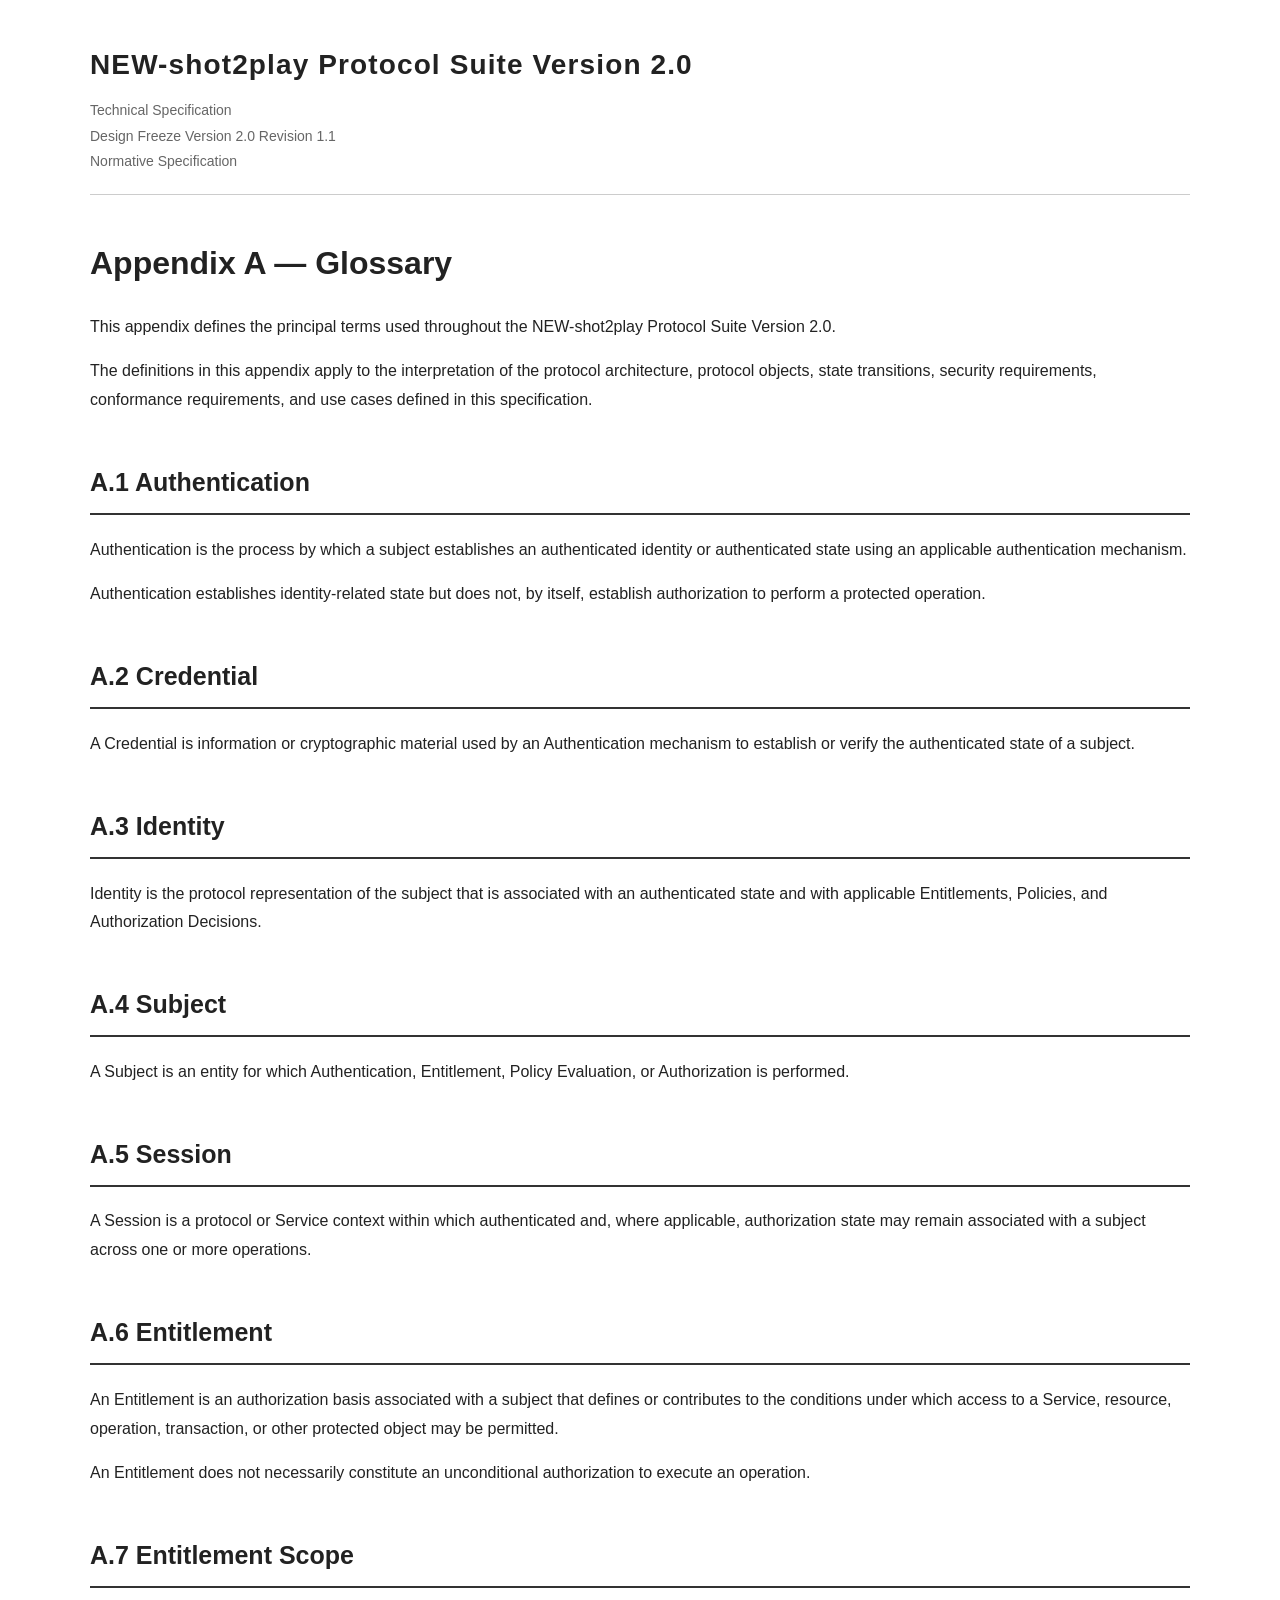
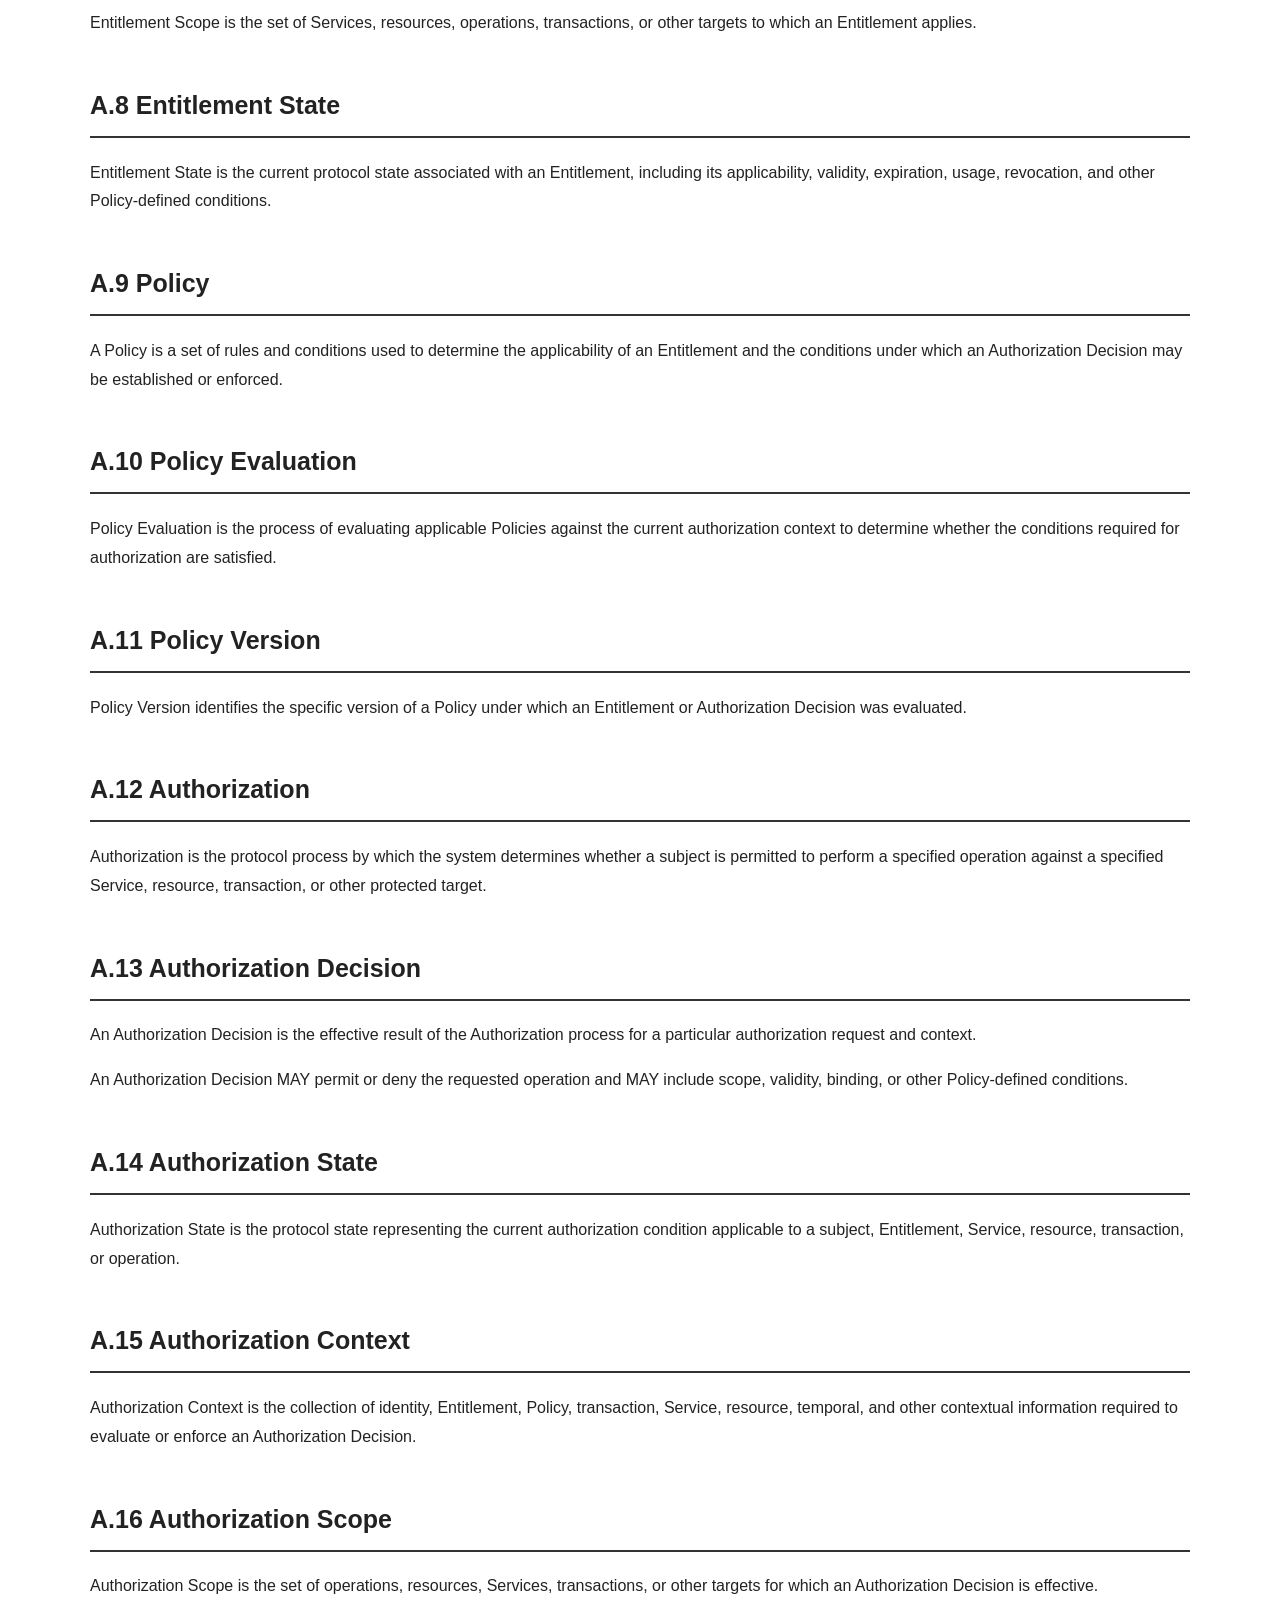
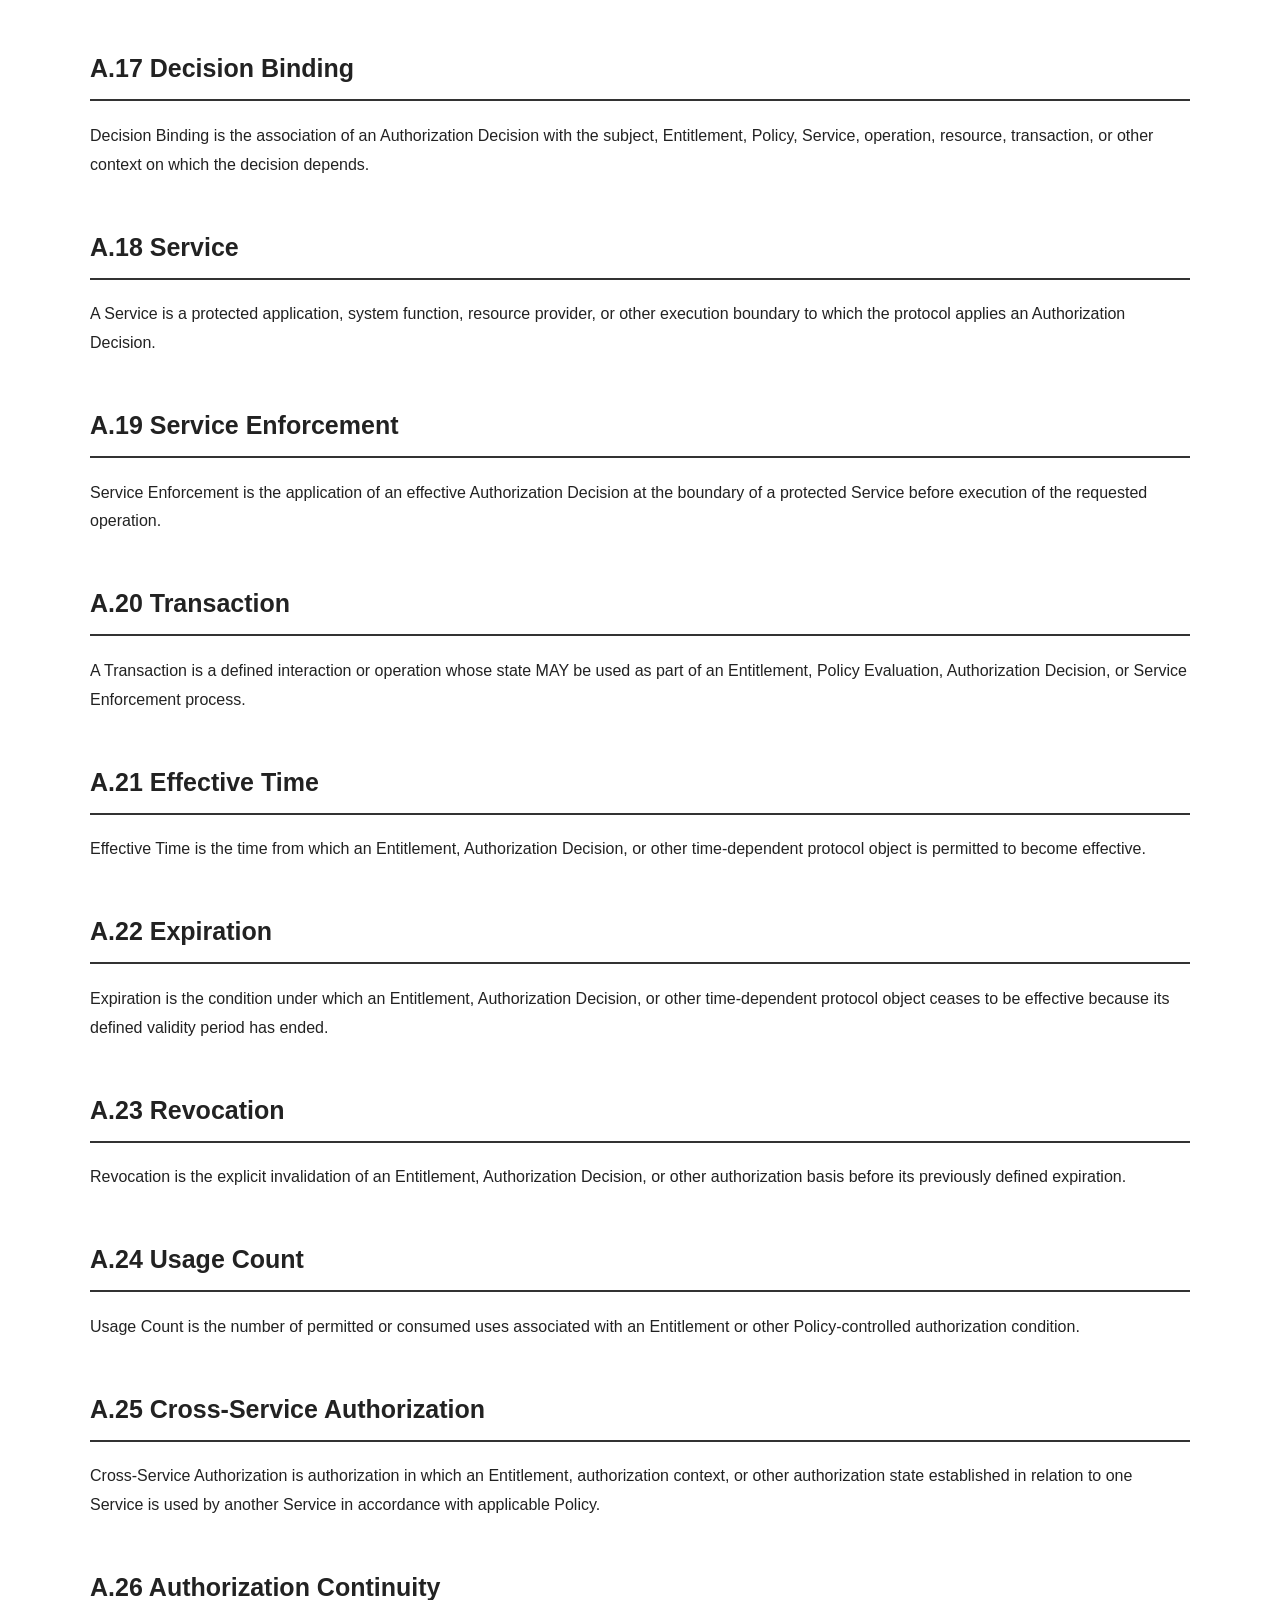
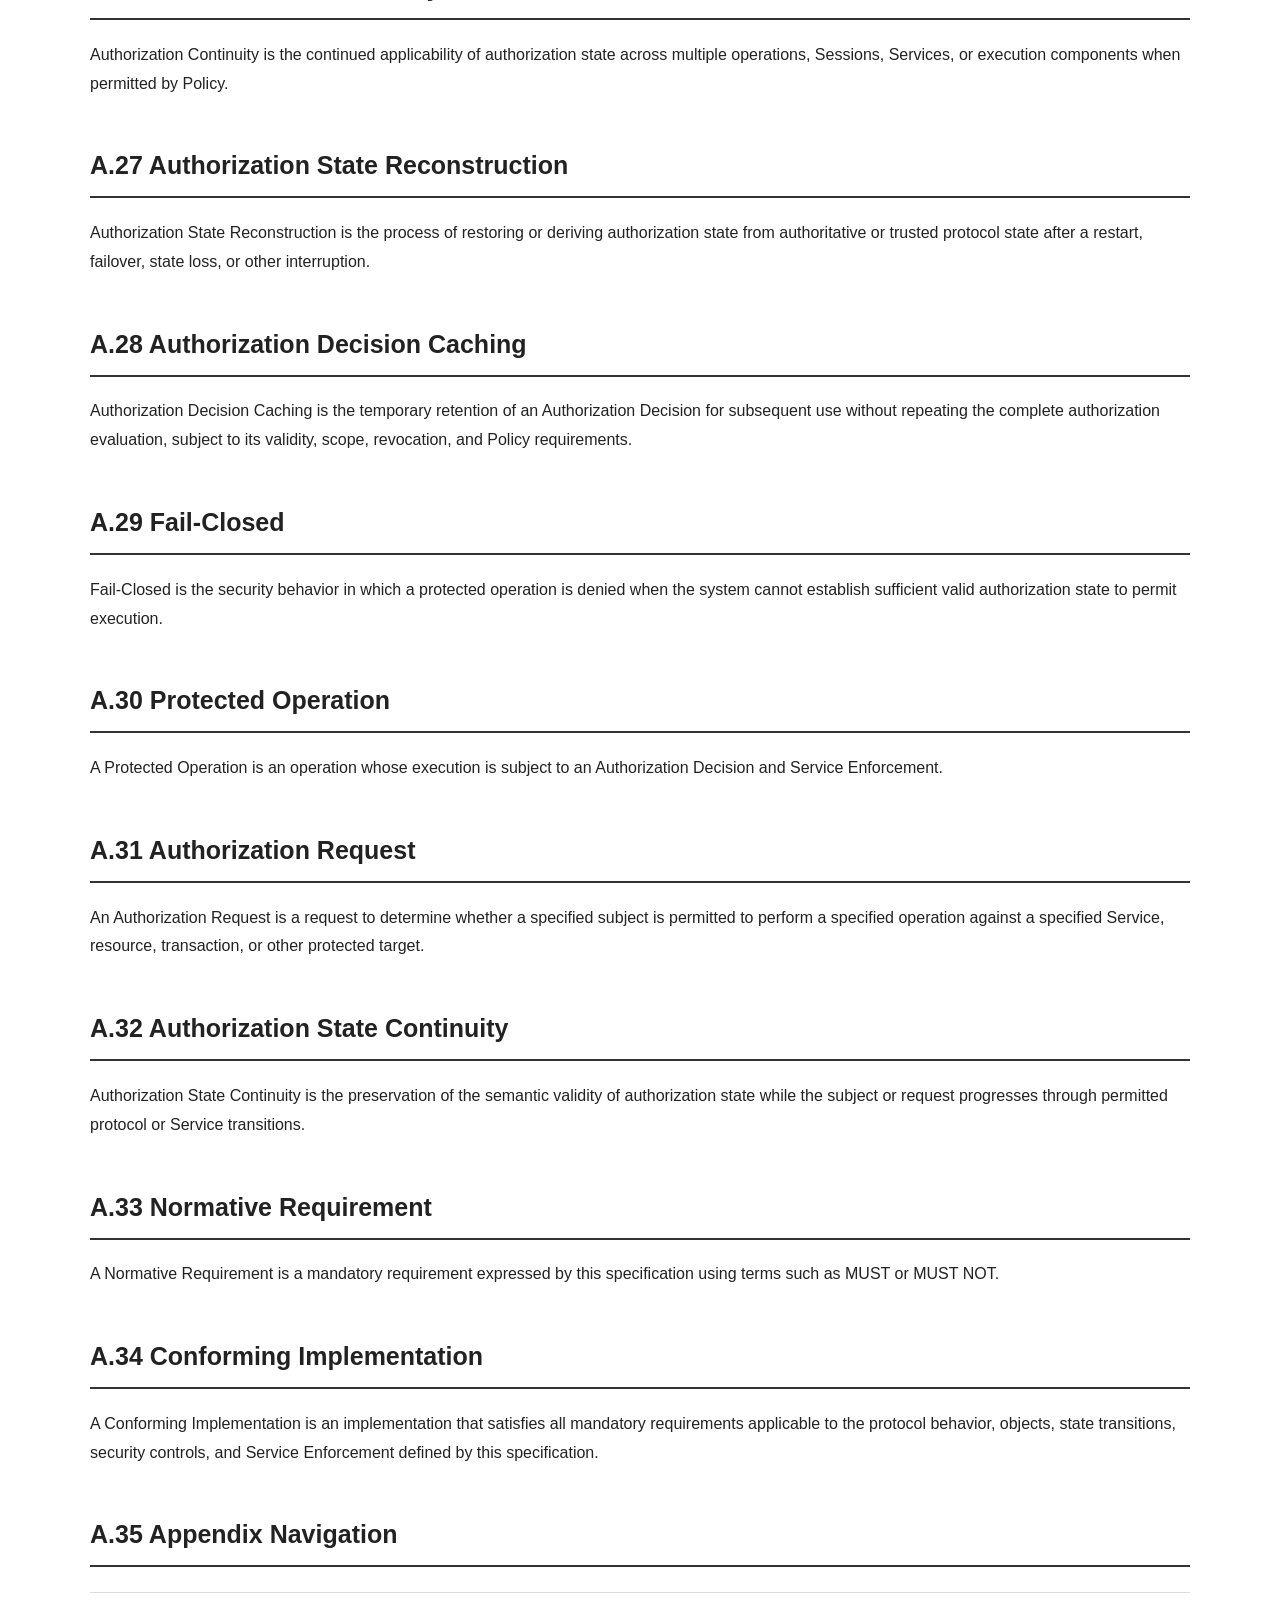
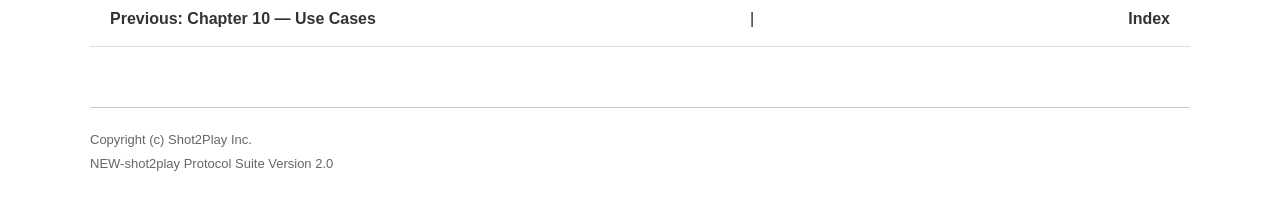
==== docs/appendix_a_glossary.html @ 687af86f "Finalize Chapter10 navigation and add Appendix A glossary" ====
<!DOCTYPE html>
<html lang="en">

<head>

<meta charset="UTF-8">

<meta name="viewport" content="width=device-width, initial-scale=1.0">

<title>
Appendix A — Glossary
</title>

<link rel="stylesheet" href="../css/patent.css">

</head>


<body>


<div class="container">


<header class="spec-header">

<div class="spec-title">
NEW-shot2play Protocol Suite Version 2.0
</div>

<div class="spec-version">
Technical Specification<br>
Design Freeze Version 2.0 Revision 1.1<br>
Normative Specification
</div>

</header>


<main>


<section>

<h1>
Appendix A — Glossary
</h1>

<p>
This appendix defines the principal terms used throughout the
NEW-shot2play Protocol Suite Version 2.0.
</p>

<p>
The definitions in this appendix apply to the interpretation of
the protocol architecture, protocol objects, state transitions,
security requirements, conformance requirements, and use cases
defined in this specification.
</p>

</section>


<section>

<h2>
A.1 Authentication
</h2>

<p>
Authentication is the process by which a subject establishes
an authenticated identity or authenticated state using an
applicable authentication mechanism.
</p>

<p>
Authentication establishes identity-related state but does not,
by itself, establish authorization to perform a protected
operation.
</p>

</section>


<section>

<h2>
A.2 Credential
</h2>

<p>
A Credential is information or cryptographic material used by
an Authentication mechanism to establish or verify the
authenticated state of a subject.
</p>

</section>


<section>

<h2>
A.3 Identity
</h2>

<p>
Identity is the protocol representation of the subject that is
associated with an authenticated state and with applicable
Entitlements, Policies, and Authorization Decisions.
</p>

</section>


<section>

<h2>
A.4 Subject
</h2>

<p>
A Subject is an entity for which Authentication, Entitlement,
Policy Evaluation, or Authorization is performed.
</p>

</section>


<section>

<h2>
A.5 Session
</h2>

<p>
A Session is a protocol or Service context within which
authenticated and, where applicable, authorization state may
remain associated with a subject across one or more operations.
</p>

</section>


<section>

<h2>
A.6 Entitlement
</h2>

<p>
An Entitlement is an authorization basis associated with a
subject that defines or contributes to the conditions under
which access to a Service, resource, operation, transaction,
or other protected object may be permitted.
</p>

<p>
An Entitlement does not necessarily constitute an unconditional
authorization to execute an operation.
</p>

</section>


<section>

<h2>
A.7 Entitlement Scope
</h2>

<p>
Entitlement Scope is the set of Services, resources, operations,
transactions, or other targets to which an Entitlement applies.
</p>

</section>


<section>

<h2>
A.8 Entitlement State
</h2>

<p>
Entitlement State is the current protocol state associated with
an Entitlement, including its applicability, validity,
expiration, usage, revocation, and other Policy-defined
conditions.
</p>

</section>


<section>

<h2>
A.9 Policy
</h2>

<p>
A Policy is a set of rules and conditions used to determine the
applicability of an Entitlement and the conditions under which
an Authorization Decision may be established or enforced.
</p>

</section>


<section>

<h2>
A.10 Policy Evaluation
</h2>

<p>
Policy Evaluation is the process of evaluating applicable
Policies against the current authorization context to determine
whether the conditions required for authorization are satisfied.
</p>

</section>


<section>

<h2>
A.11 Policy Version
</h2>

<p>
Policy Version identifies the specific version of a Policy under
which an Entitlement or Authorization Decision was evaluated.
</p>

</section>


<section>

<h2>
A.12 Authorization
</h2>

<p>
Authorization is the protocol process by which the system
determines whether a subject is permitted to perform a specified
operation against a specified Service, resource, transaction,
or other protected target.
</p>

</section>


<section>

<h2>
A.13 Authorization Decision
</h2>

<p>
An Authorization Decision is the effective result of the
Authorization process for a particular authorization request
and context.
</p>

<p>
An Authorization Decision MAY permit or deny the requested
operation and MAY include scope, validity, binding, or other
Policy-defined conditions.
</p>

</section>


<section>

<h2>
A.14 Authorization State
</h2>

<p>
Authorization State is the protocol state representing the
current authorization condition applicable to a subject,
Entitlement, Service, resource, transaction, or operation.
</p>

</section>


<section>

<h2>
A.15 Authorization Context
</h2>

<p>
Authorization Context is the collection of identity,
Entitlement, Policy, transaction, Service, resource, temporal,
and other contextual information required to evaluate or enforce
an Authorization Decision.
</p>

</section>


<section>

<h2>
A.16 Authorization Scope
</h2>

<p>
Authorization Scope is the set of operations, resources,
Services, transactions, or other targets for which an
Authorization Decision is effective.
</p>

</section>


<section>

<h2>
A.17 Decision Binding
</h2>

<p>
Decision Binding is the association of an Authorization Decision
with the subject, Entitlement, Policy, Service, operation,
resource, transaction, or other context on which the decision
depends.
</p>

</section>


<section>

<h2>
A.18 Service
</h2>

<p>
A Service is a protected application, system function, resource
provider, or other execution boundary to which the protocol
applies an Authorization Decision.
</p>

</section>


<section>

<h2>
A.19 Service Enforcement
</h2>

<p>
Service Enforcement is the application of an effective
Authorization Decision at the boundary of a protected Service
before execution of the requested operation.
</p>

</section>


<section>

<h2>
A.20 Transaction
</h2>

<p>
A Transaction is a defined interaction or operation whose state
MAY be used as part of an Entitlement, Policy Evaluation,
Authorization Decision, or Service Enforcement process.
</p>

</section>


<section>

<h2>
A.21 Effective Time
</h2>

<p>
Effective Time is the time from which an Entitlement,
Authorization Decision, or other time-dependent protocol object
is permitted to become effective.
</p>

</section>


<section>

<h2>
A.22 Expiration
</h2>

<p>
Expiration is the condition under which an Entitlement,
Authorization Decision, or other time-dependent protocol object
ceases to be effective because its defined validity period has
ended.
</p>

</section>


<section>

<h2>
A.23 Revocation
</h2>

<p>
Revocation is the explicit invalidation of an Entitlement,
Authorization Decision, or other authorization basis before its
previously defined expiration.
</p>

</section>


<section>

<h2>
A.24 Usage Count
</h2>

<p>
Usage Count is the number of permitted or consumed uses
associated with an Entitlement or other Policy-controlled
authorization condition.
</p>

</section>


<section>

<h2>
A.25 Cross-Service Authorization
</h2>

<p>
Cross-Service Authorization is authorization in which an
Entitlement, authorization context, or other authorization
state established in relation to one Service is used by another
Service in accordance with applicable Policy.
</p>

</section>


<section>

<h2>
A.26 Authorization Continuity
</h2>

<p>
Authorization Continuity is the continued applicability of
authorization state across multiple operations, Sessions,
Services, or execution components when permitted by Policy.
</p>

</section>


<section>

<h2>
A.27 Authorization State Reconstruction
</h2>

<p>
Authorization State Reconstruction is the process of restoring
or deriving authorization state from authoritative or trusted
protocol state after a restart, failover, state loss, or other
interruption.
</p>

</section>


<section>

<h2>
A.28 Authorization Decision Caching
</h2>

<p>
Authorization Decision Caching is the temporary retention of an
Authorization Decision for subsequent use without repeating the
complete authorization evaluation, subject to its validity,
scope, revocation, and Policy requirements.
</p>

</section>


<section>

<h2>
A.29 Fail-Closed
</h2>

<p>
Fail-Closed is the security behavior in which a protected
operation is denied when the system cannot establish sufficient
valid authorization state to permit execution.
</p>

</section>


<section>

<h2>
A.30 Protected Operation
</h2>

<p>
A Protected Operation is an operation whose execution is subject
to an Authorization Decision and Service Enforcement.
</p>

</section>


<section>

<h2>
A.31 Authorization Request
</h2>

<p>
An Authorization Request is a request to determine whether a
specified subject is permitted to perform a specified operation
against a specified Service, resource, transaction, or other
protected target.
</p>

</section>


<section>

<h2>
A.32 Authorization State Continuity
</h2>

<p>
Authorization State Continuity is the preservation of the
semantic validity of authorization state while the subject or
request progresses through permitted protocol or Service
transitions.
</p>

</section>


<section>

<h2>
A.33 Normative Requirement
</h2>

<p>
A Normative Requirement is a mandatory requirement expressed by
this specification using terms such as MUST or MUST NOT.
</p>

</section>


<section>

<h2>
A.34 Conforming Implementation
</h2>

<p>
A Conforming Implementation is an implementation that satisfies
all mandatory requirements applicable to the protocol behavior,
objects, state transitions, security controls, and Service
Enforcement defined by this specification.
</p>

</section>


<section>

<h2>
A.35 Appendix Navigation
</h2>

<div class="chapter-nav">

<a href="chapter10_use_cases.html">
Previous: Chapter 10 — Use Cases
</a>

&nbsp;&nbsp;|&nbsp;&nbsp;

<a href="index.html">
Index
</a>

</div>

</section>


</main>


<footer class="spec-footer">

Copyright (c) Shot2Play Inc.<br>

NEW-shot2play Protocol Suite Version 2.0

</footer>


</div>

</body>

</html>
---- css/patent.css ----
/*
============================================================
NEW-shot2play Protocol Suite Version 2.0

Technical Specification Style Sheet

Revision:
Design Freeze Version 2.0 Revision 1.1

Purpose:
RFC-style normative specification document styling

Copyright (c) Shot2Play Inc.
============================================================
*/


/* ==========================================================
   Base Document
   ========================================================== */

html {
    scroll-behavior: smooth;
}


body {
    margin: 0;
    padding: 0;

    font-family:
        "Noto Sans JP",
        "Helvetica Neue",
        Arial,
        sans-serif;

    background-color: #ffffff;

    color: #222222;

    line-height: 1.8;

    font-size: 16px;
}


/* ==========================================================
   Main Container
   ========================================================== */

.container {

    max-width: 1100px;

    margin: 0 auto;

    padding: 40px 60px;

}


/* ==========================================================
   Header
   ========================================================== */

.spec-header {

    border-bottom: 1px solid #cccccc;

    padding-bottom: 20px;

    margin-bottom: 40px;

}


.spec-title {

    font-size: 28px;

    font-weight: 700;

    letter-spacing: 0.04em;

}


.spec-version {

    margin-top: 8px;

    font-size: 14px;

    color: #666666;

}


/* ==========================================================
   Chapter Navigation
   ========================================================== */

.chapter-nav {

    display: flex;

    justify-content: space-between;

    align-items: center;

    margin: 25px 0;

    padding: 12px 20px;

    border-top: 1px solid #dddddd;

    border-bottom: 1px solid #dddddd;

}


.chapter-nav a {

    text-decoration: none;

    color: #333333;

    font-weight: 600;

}


.chapter-nav a:hover {

    text-decoration: underline;

}


/* ==========================================================
   Headings
   ========================================================== */

h1 {

    font-size: 32px;

    margin-top: 40px;

    margin-bottom: 20px;

}


h2 {

    font-size: 25px;

    margin-top: 45px;

    padding-bottom: 8px;

    border-bottom: 2px solid #333333;

}


h3 {

    font-size: 20px;

    margin-top: 30px;

}


/* ==========================================================
   Normative Language
   ========================================================== */

.normative {

    padding: 18px 24px;

    margin: 25px 0;

    border-left: 5px solid #333333;

    background-color: #f7f7f7;

}


.must {

    border-left-color: #222222;

}


.should {

    border-left-color: #555555;

}


.may {

    border-left-color: #888888;

}


/* ==========================================================
   Code / Protocol Objects
   ========================================================== */

code {

    font-family:

        "JetBrains Mono",
        "Consolas",
        monospace;

    background-color: #f2f2f2;

    padding: 2px 6px;

    border-radius: 4px;

}


pre {

    background-color: #f5f5f5;

    padding: 20px;

    overflow-x: auto;

    border: 1px solid #dddddd;

}


/* ==========================================================
   Tables
   ========================================================== */

table {

    width: 100%;

    border-collapse: collapse;

    margin: 25px 0;

}


th {

    background-color: #f0f0f0;

    font-weight: 700;

}


th,
td {

    border: 1px solid #cccccc;

    padding: 10px 14px;

    text-align: left;

}


/* ==========================================================
   Figures
   ========================================================== */

.figure-container {

    text-align: center;

    margin: 40px 0;

}


.figure-container img {

    max-width: 100%;

    height: auto;

}


.figure-caption {

    margin-top: 10px;

    font-size: 14px;

    color: #555555;

}


/* ==========================================================
   Object Definition Box
   ========================================================== */

.object-definition {

    border: 1px solid #bbbbbb;

    padding: 20px;

    margin: 30px 0;

    background-color: #fafafa;

}


.object-title {

    font-weight: 700;

    font-size: 18px;

}


/* ==========================================================
   Footer
   ========================================================== */

.spec-footer {

    margin-top: 60px;

    padding-top: 20px;

    border-top: 1px solid #cccccc;

    font-size: 13px;

    color: #666666;

}


/* ==========================================================
   Print Support
   ========================================================== */

@media print {

    body {

        font-size: 12pt;

    }


    .chapter-nav {

        display: none;

    }


    .container {

        max-width: none;

        padding: 20px;

    }

}
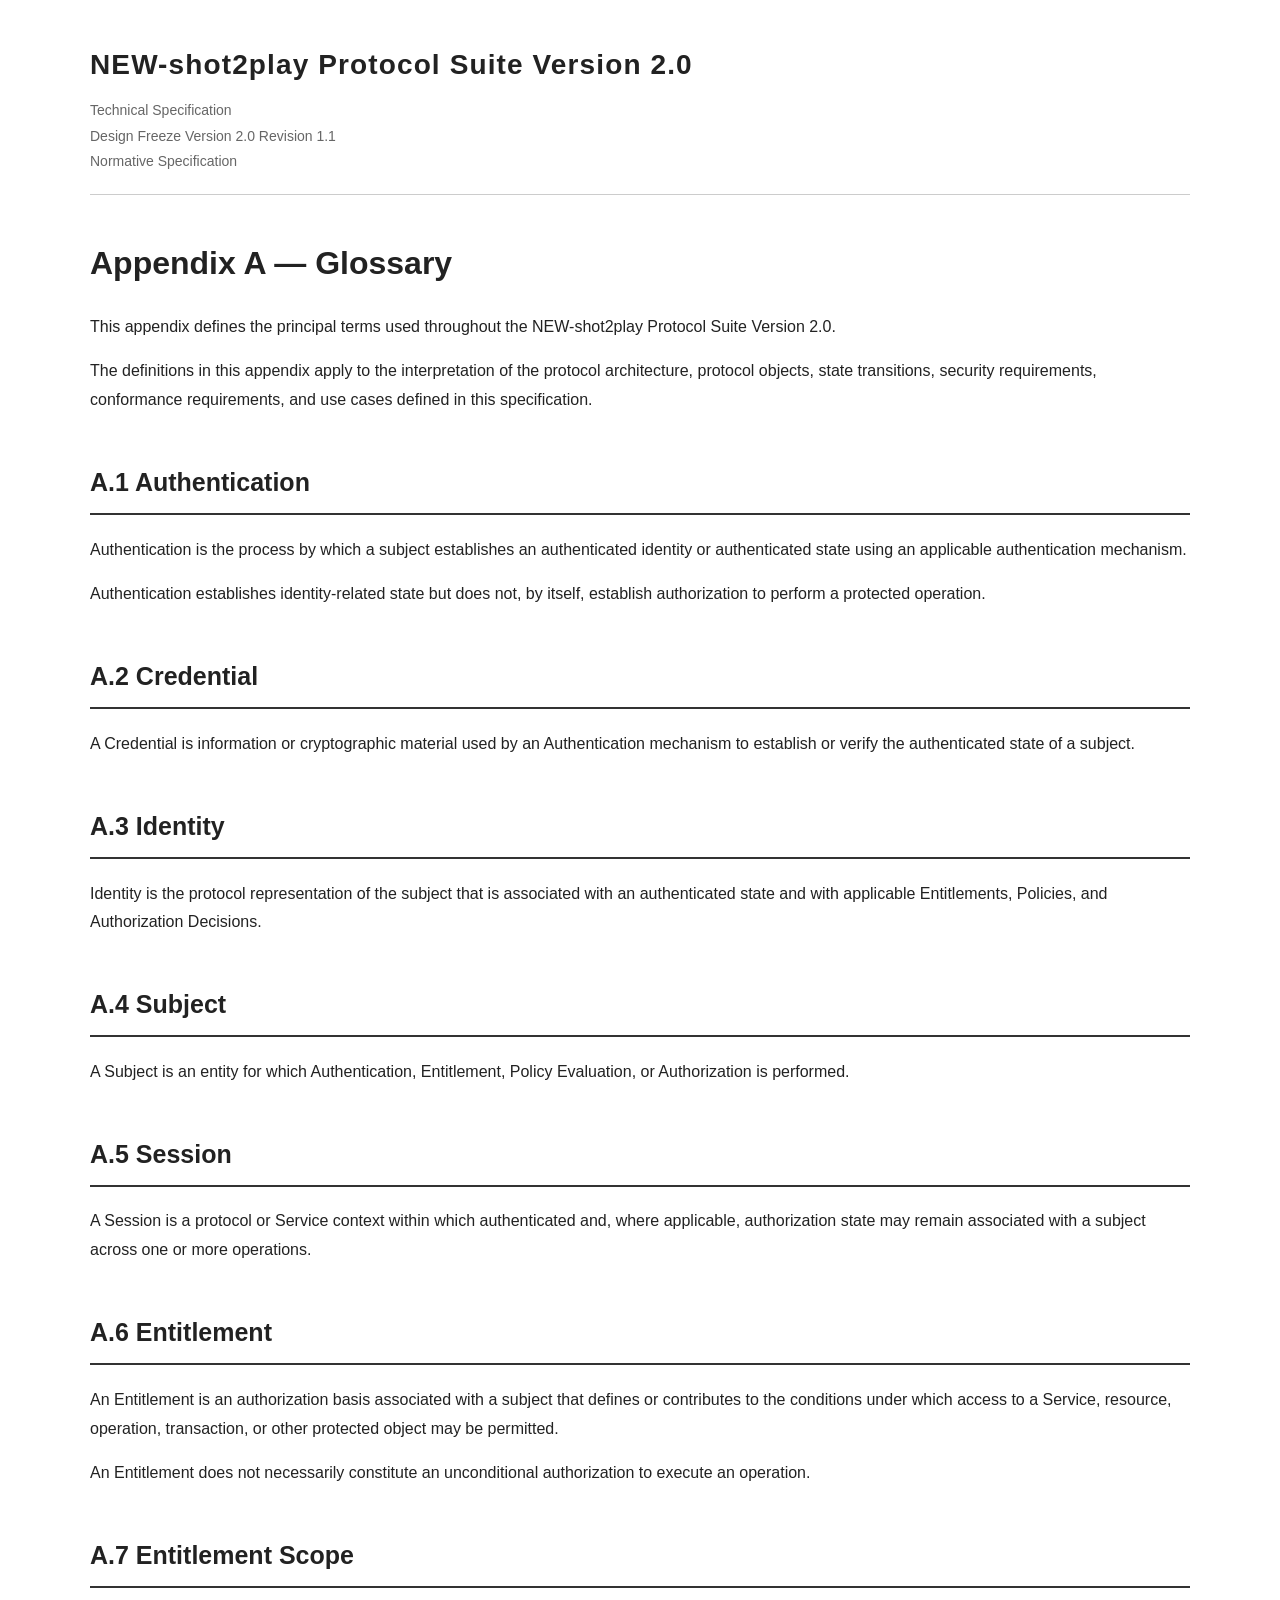
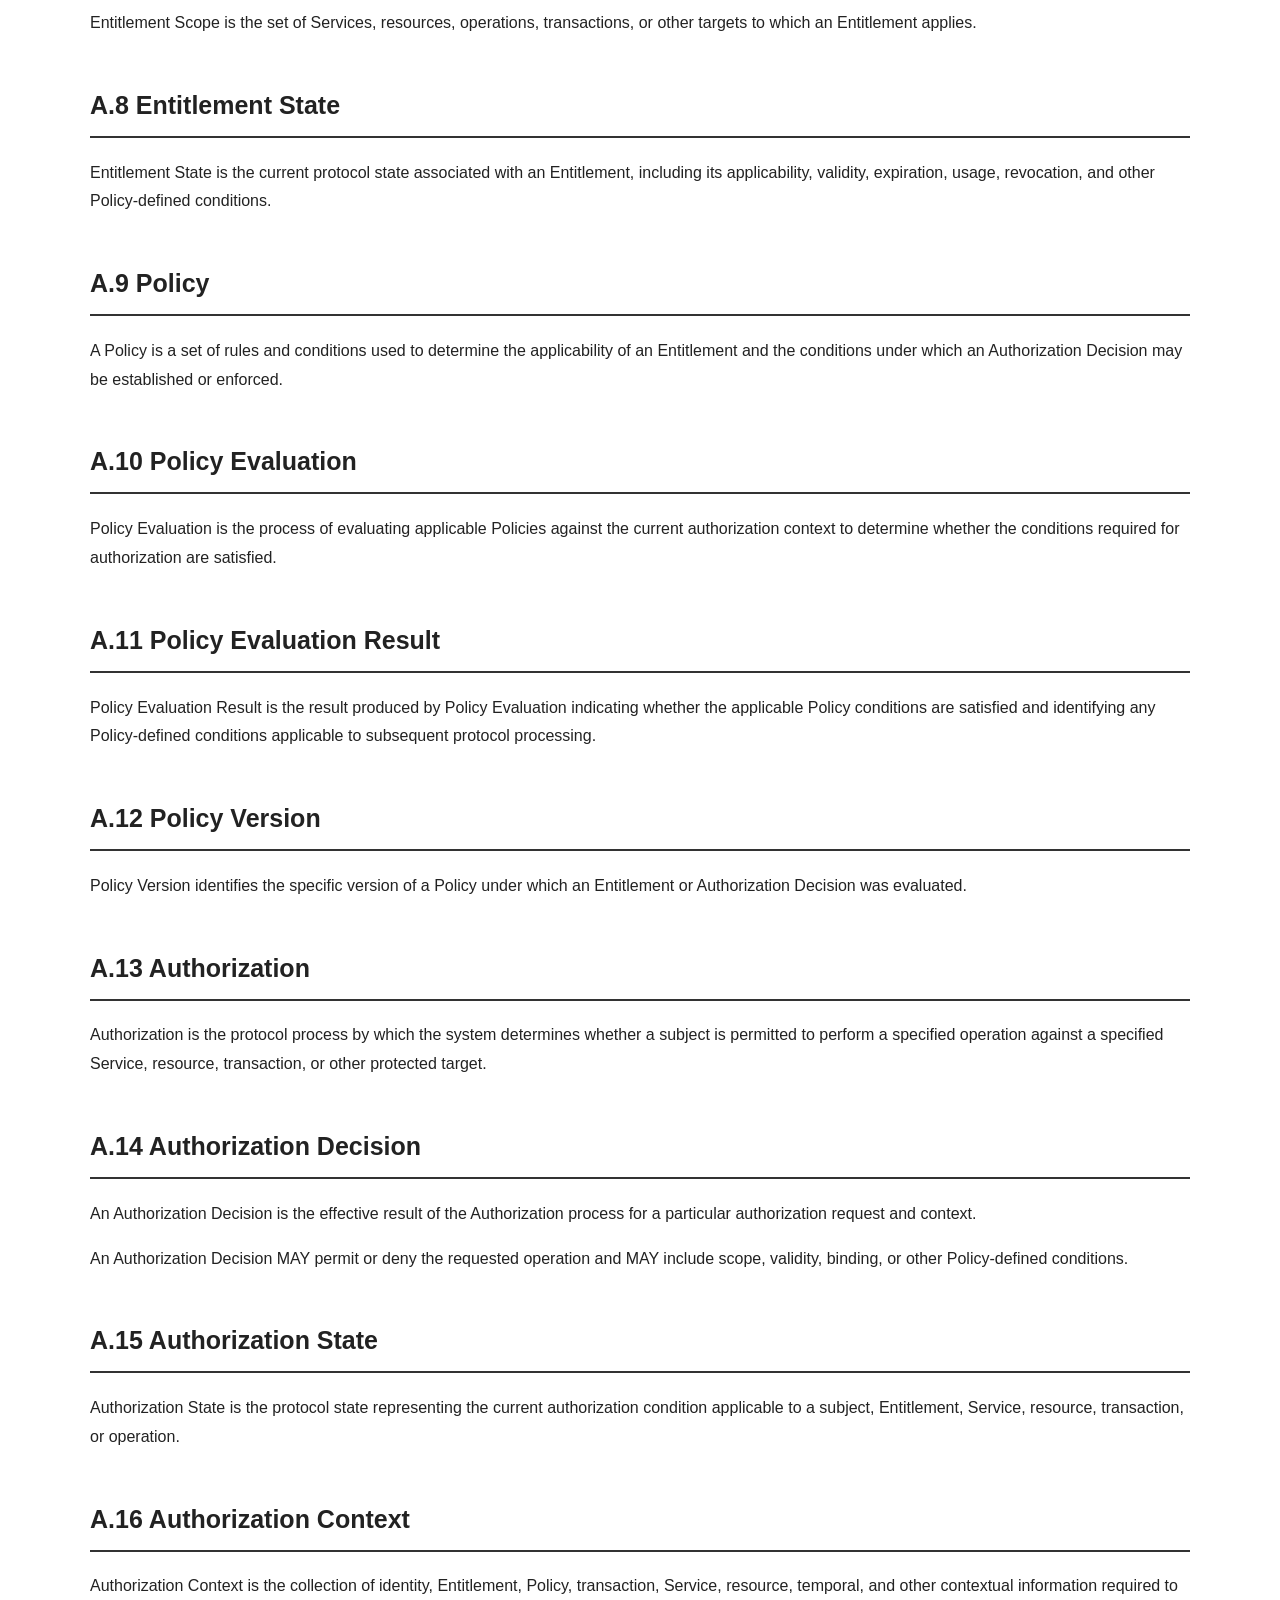
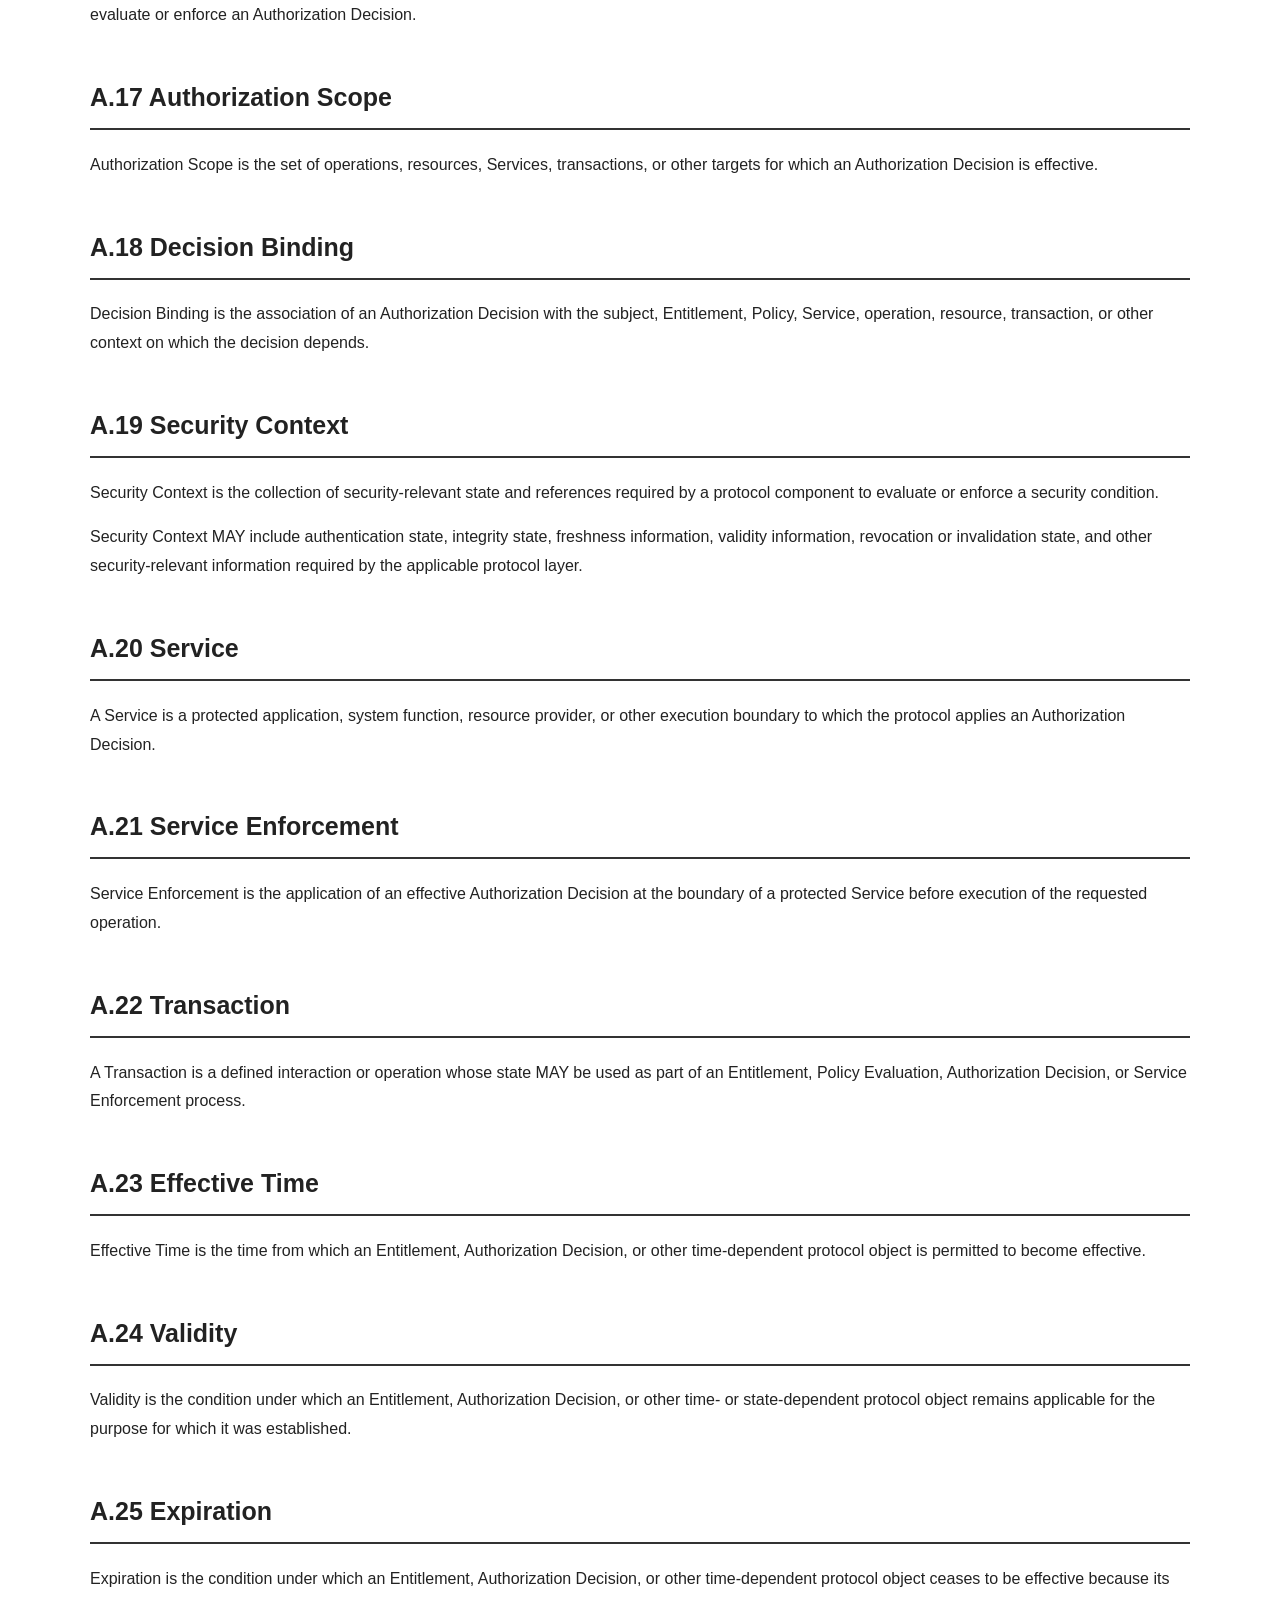
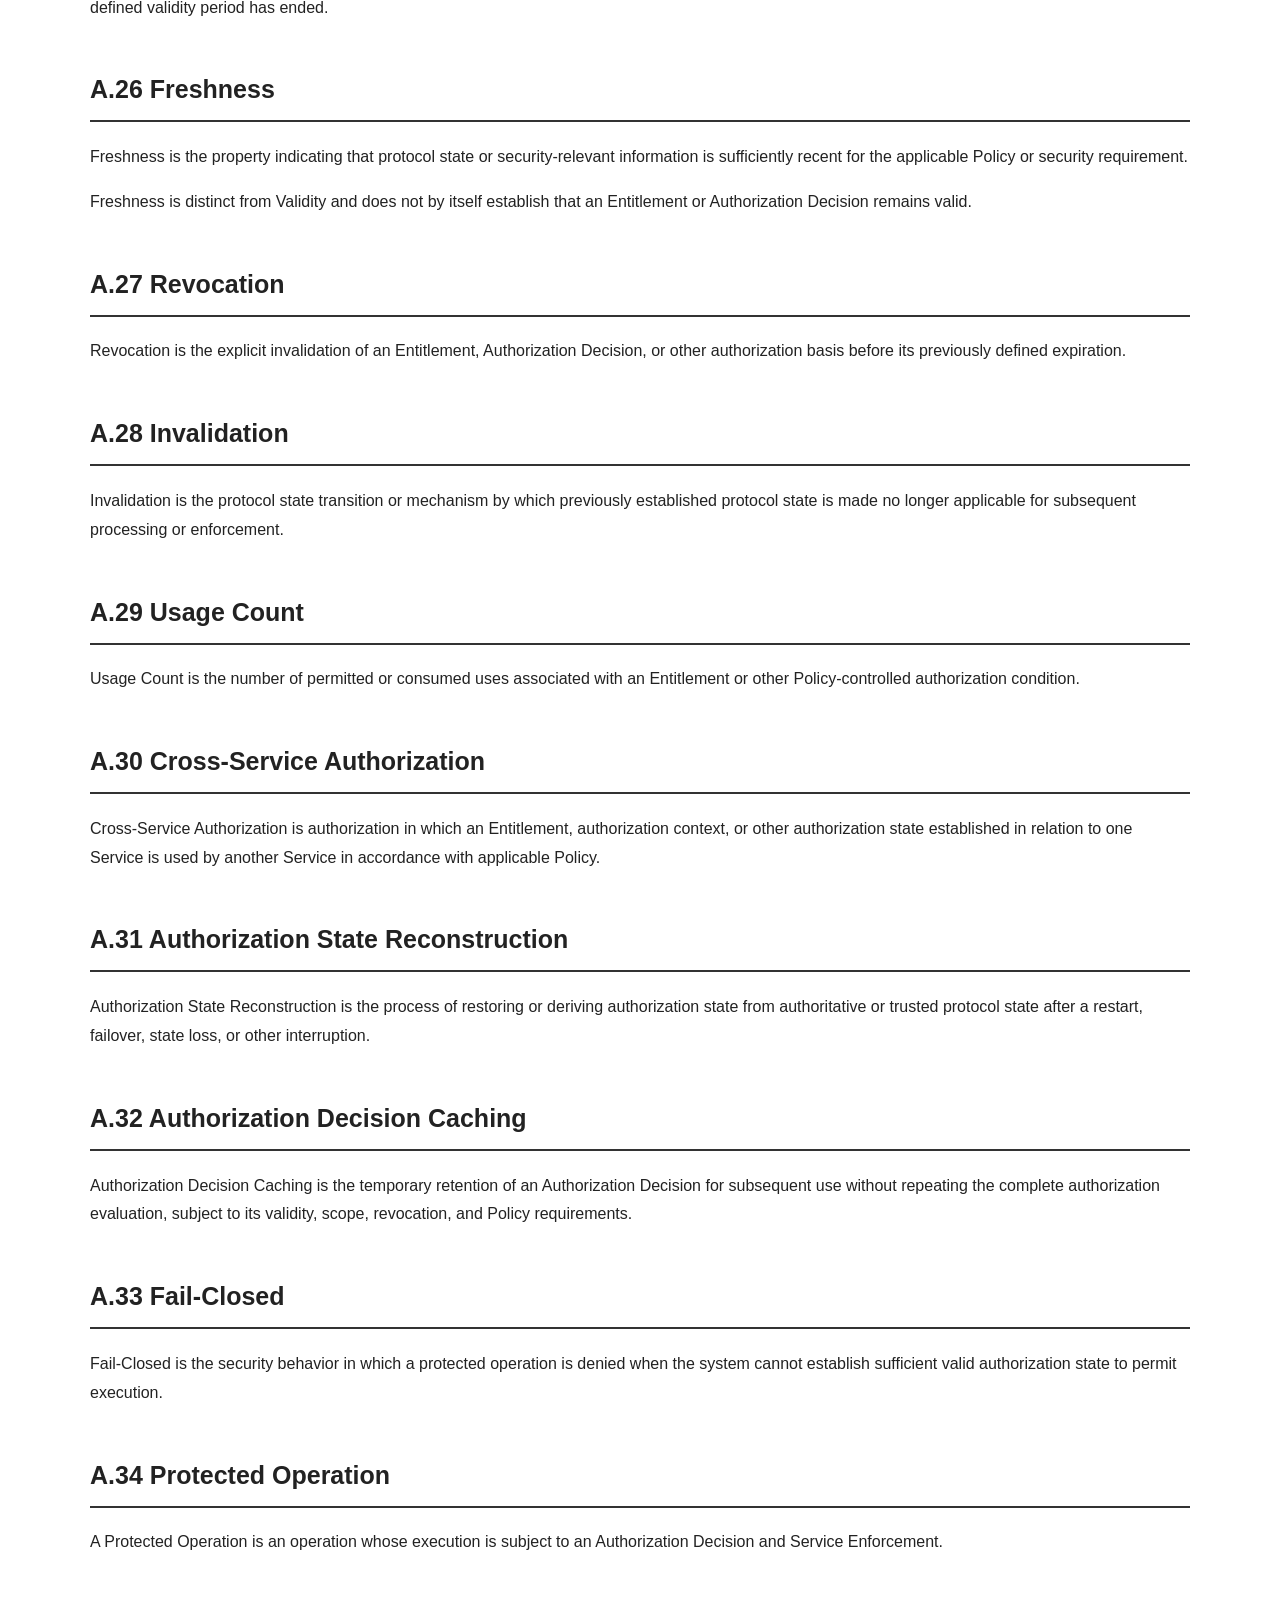
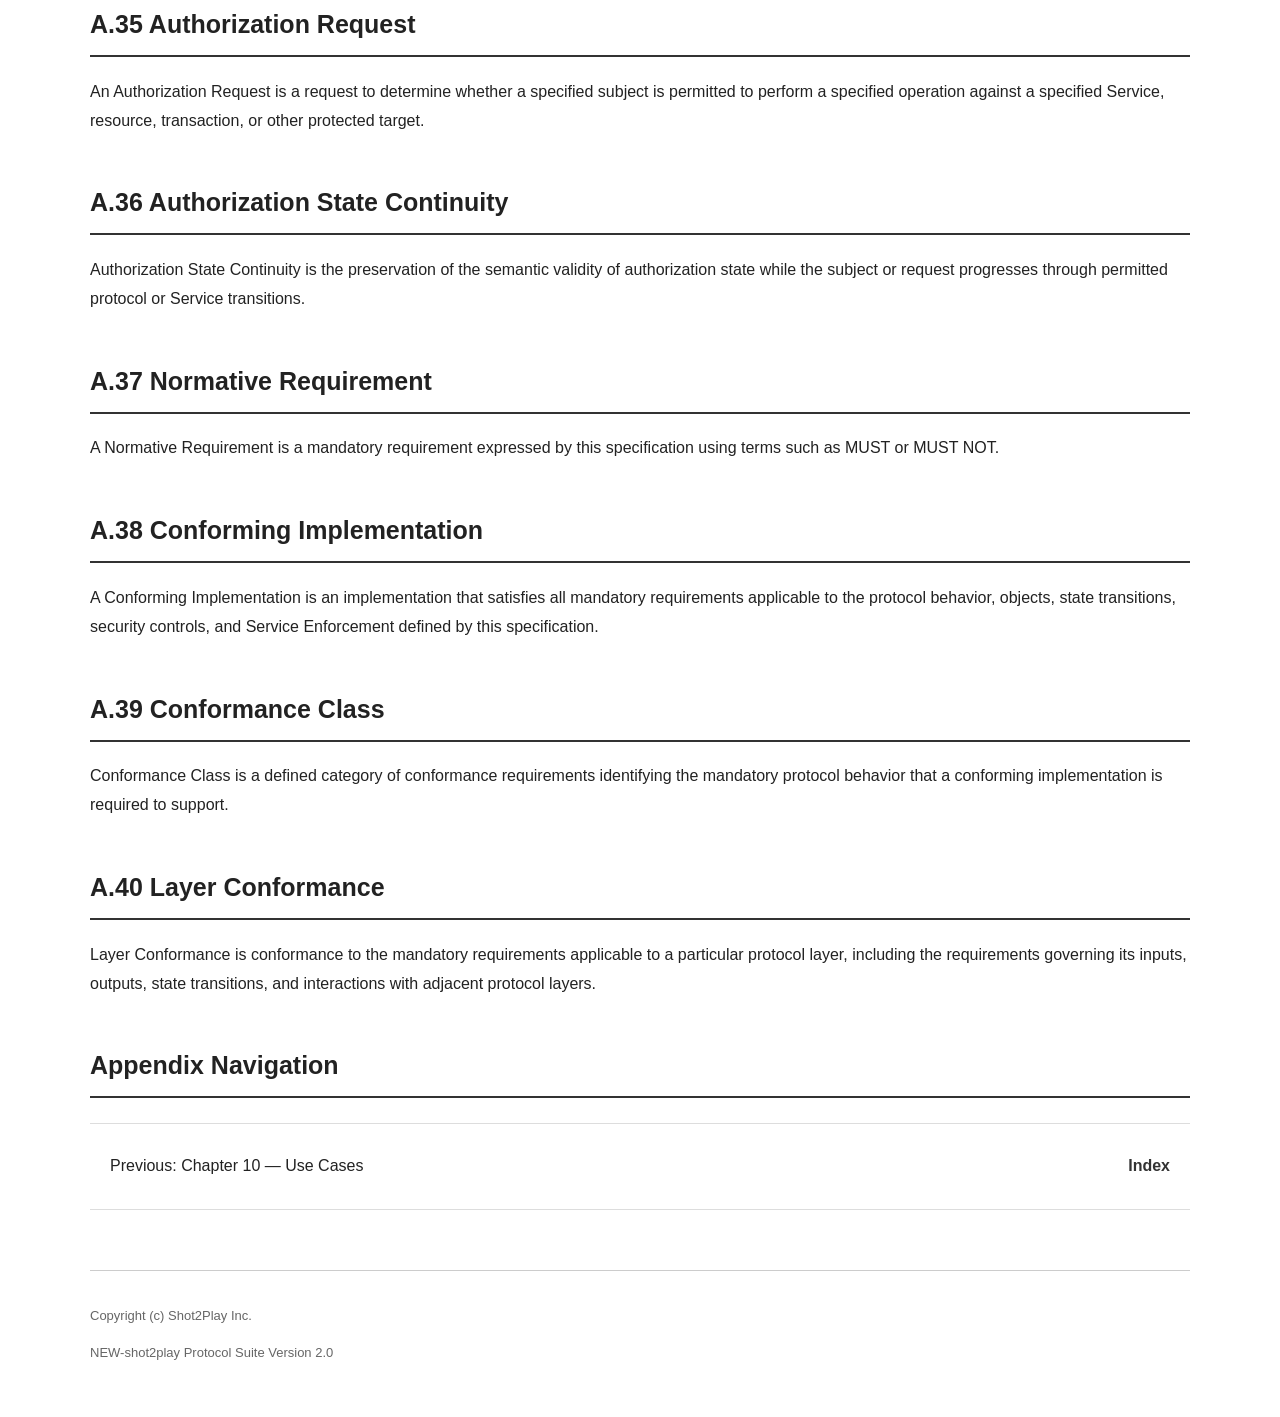
==== commit 67451372: "Finalize Appendix A glossary for Version 2.0" ====
--- a/docs/appendix_a_glossary.html
+++ b/docs/appendix_a_glossary.html
@@ -225,7 +225,23 @@
 <section>
 
 <h2>
-A.11 Policy Version
+A.11 Policy Evaluation Result
+</h2>
+
+<p>
+Policy Evaluation Result is the result produced by Policy
+Evaluation indicating whether the applicable Policy conditions
+are satisfied and identifying any Policy-defined conditions
+applicable to subsequent protocol processing.
+</p>
+
+</section>
+
+
+<section>
+
+<h2>
+A.12 Policy Version
 </h2>
 
 <p>
@@ -239,7 +255,7 @@
 <section>
 
 <h2>
-A.12 Authorization
+A.13 Authorization
 </h2>
 
 <p>
@@ -255,7 +271,7 @@
 <section>
 
 <h2>
-A.13 Authorization Decision
+A.14 Authorization Decision
 </h2>
 
 <p>
@@ -276,7 +292,7 @@
 <section>
 
 <h2>
-A.14 Authorization State
+A.15 Authorization State
 </h2>
 
 <p>
@@ -291,7 +307,7 @@
 <section>
 
 <h2>
-A.15 Authorization Context
+A.16 Authorization Context
 </h2>
 
 <p>
@@ -307,7 +323,7 @@
 <section>
 
 <h2>
-A.16 Authorization Scope
+A.17 Authorization Scope
 </h2>
 
 <p>
@@ -322,7 +338,7 @@
 <section>
 
 <h2>
-A.17 Decision Binding
+A.18 Decision Binding
 </h2>
 
 <p>
@@ -338,7 +354,29 @@
 <section>
 
 <h2>
-A.18 Service
+A.19 Security Context
+</h2>
+
+<p>
+Security Context is the collection of security-relevant state
+and references required by a protocol component to evaluate or
+enforce a security condition.
+</p>
+
+<p>
+Security Context MAY include authentication state, integrity
+state, freshness information, validity information, revocation
+or invalidation state, and other security-relevant information
+required by the applicable protocol layer.
+</p>
+
+</section>
+
+
+<section>
+
+<h2>
+A.20 Service
 </h2>
 
 <p>
@@ -353,7 +391,7 @@
 <section>
 
 <h2>
-A.19 Service Enforcement
+A.21 Service Enforcement
 </h2>
 
 <p>
@@ -368,7 +406,7 @@
 <section>
 
 <h2>
-A.20 Transaction
+A.22 Transaction
 </h2>
 
 <p>
@@ -383,7 +421,7 @@
 <section>
 
 <h2>
-A.21 Effective Time
+A.23 Effective Time
 </h2>
 
 <p>
@@ -398,7 +436,23 @@
 <section>
 
 <h2>
-A.22 Expiration
+A.24 Validity
+</h2>
+
+<p>
+Validity is the condition under which an Entitlement,
+Authorization Decision, or other time- or state-dependent
+protocol object remains applicable for the purpose for which
+it was established.
+</p>
+
+</section>
+
+
+<section>
+
+<h2>
+A.25 Expiration
 </h2>
 
 <p>
@@ -414,7 +468,28 @@
 <section>
 
 <h2>
-A.23 Revocation
+A.26 Freshness
+</h2>
+
+<p>
+Freshness is the property indicating that protocol state or
+security-relevant information is sufficiently recent for the
+applicable Policy or security requirement.
+</p>
+
+<p>
+Freshness is distinct from Validity and does not by itself
+establish that an Entitlement or Authorization Decision
+remains valid.
+</p>
+
+</section>
+
+
+<section>
+
+<h2>
+A.27 Revocation
 </h2>
 
 <p>
@@ -429,7 +504,22 @@
 <section>
 
 <h2>
-A.24 Usage Count
+A.28 Invalidation
+</h2>
+
+<p>
+Invalidation is the protocol state transition or mechanism by
+which previously established protocol state is made no longer
+applicable for subsequent processing or enforcement.
+</p>
+
+</section>
+
+
+<section>
+
+<h2>
+A.29 Usage Count
 </h2>
 
 <p>
@@ -444,13 +534,13 @@
 <section>
 
 <h2>
-A.25 Cross-Service Authorization
+A.30 Cross-Service Authorization
 </h2>
 
 <p>
 Cross-Service Authorization is authorization in which an
-Entitlement, authorization context, or other authorization
-state established in relation to one Service is used by another
+Entitlement, authorization context, or other authorization state
+established in relation to one Service is used by another
 Service in accordance with applicable Policy.
 </p>
 
@@ -460,22 +550,7 @@
 <section>
 
 <h2>
-A.26 Authorization Continuity
-</h2>
-
-<p>
-Authorization Continuity is the continued applicability of
-authorization state across multiple operations, Sessions,
-Services, or execution components when permitted by Policy.
-</p>
-
-</section>
-
-
-<section>
-
-<h2>
-A.27 Authorization State Reconstruction
+A.31 Authorization State Reconstruction
 </h2>
 
 <p>
@@ -491,7 +566,7 @@
 <section>
 
 <h2>
-A.28 Authorization Decision Caching
+A.32 Authorization Decision Caching
 </h2>
 
 <p>
@@ -507,7 +582,7 @@
 <section>
 
 <h2>
-A.29 Fail-Closed
+A.33 Fail-Closed
 </h2>
 
 <p>
@@ -522,7 +597,7 @@
 <section>
 
 <h2>
-A.30 Protected Operation
+A.34 Protected Operation
 </h2>
 
 <p>
@@ -536,7 +611,7 @@
 <section>
 
 <h2>
-A.31 Authorization Request
+A.35 Authorization Request
 </h2>
 
 <p>
@@ -552,7 +627,7 @@
 <section>
 
 <h2>
-A.32 Authorization State Continuity
+A.36 Authorization State Continuity
 </h2>
 
 <p>
@@ -568,7 +643,7 @@
 <section>
 
 <h2>
-A.33 Normative Requirement
+A.37 Normative Requirement
 </h2>
 
 <p>
@@ -582,7 +657,7 @@
 <section>
 
 <h2>
-A.34 Conforming Implementation
+A.38 Conforming Implementation
 </h2>
 
 <p>
@@ -598,20 +673,51 @@
 <section>
 
 <h2>
-A.35 Appendix Navigation
+A.39 Conformance Class
+</h2>
+
+<p>
+Conformance Class is a defined category of conformance
+requirements identifying the mandatory protocol behavior that
+a conforming implementation is required to support.
+</p>
+
+</section>
+
+
+<section>
+
+<h2>
+A.40 Layer Conformance
+</h2>
+
+<p>
+Layer Conformance is conformance to the mandatory requirements
+applicable to a particular protocol layer, including the
+requirements governing its inputs, outputs, state transitions,
+and interactions with adjacent protocol layers.
+</p>
+
+</section>
+
+
+<section>
+
+<h2>
+Appendix Navigation
 </h2>
 
 <div class="chapter-nav">
 
-<a href="chapter10_use_cases.html">
+<p>
 Previous: Chapter 10 — Use Cases
-</a>
-
-&nbsp;&nbsp;|&nbsp;&nbsp;
-
+</p>
+
+<p>
 <a href="index.html">
 Index
 </a>
+</p>
 
 </div>
 
@@ -623,15 +729,20 @@
 
 <footer class="spec-footer">
 
-Copyright (c) Shot2Play Inc.<br>
-
+<p>
+Copyright (c) Shot2Play Inc.
+</p>
+
+<p>
 NEW-shot2play Protocol Suite Version 2.0
+</p>
 
 </footer>
 
 
 </div>
 
+
 </body>
 
 </html>
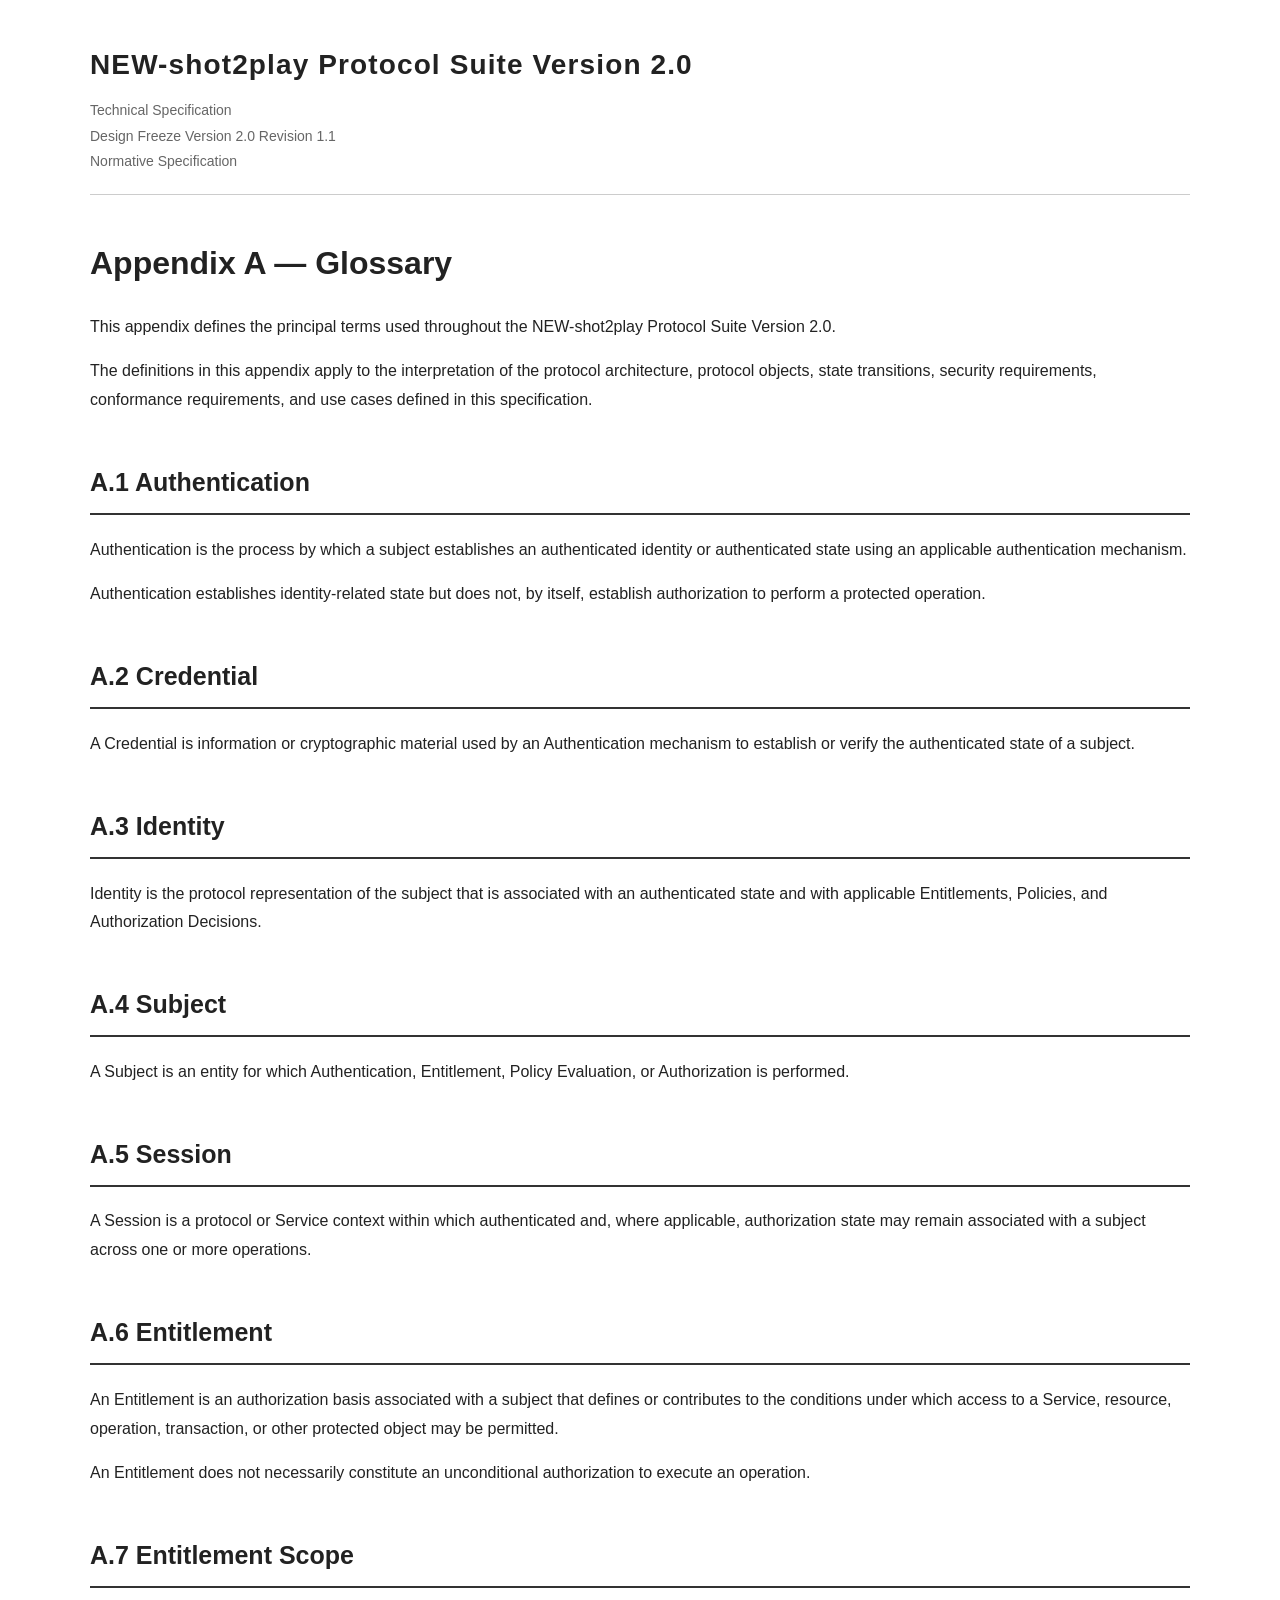
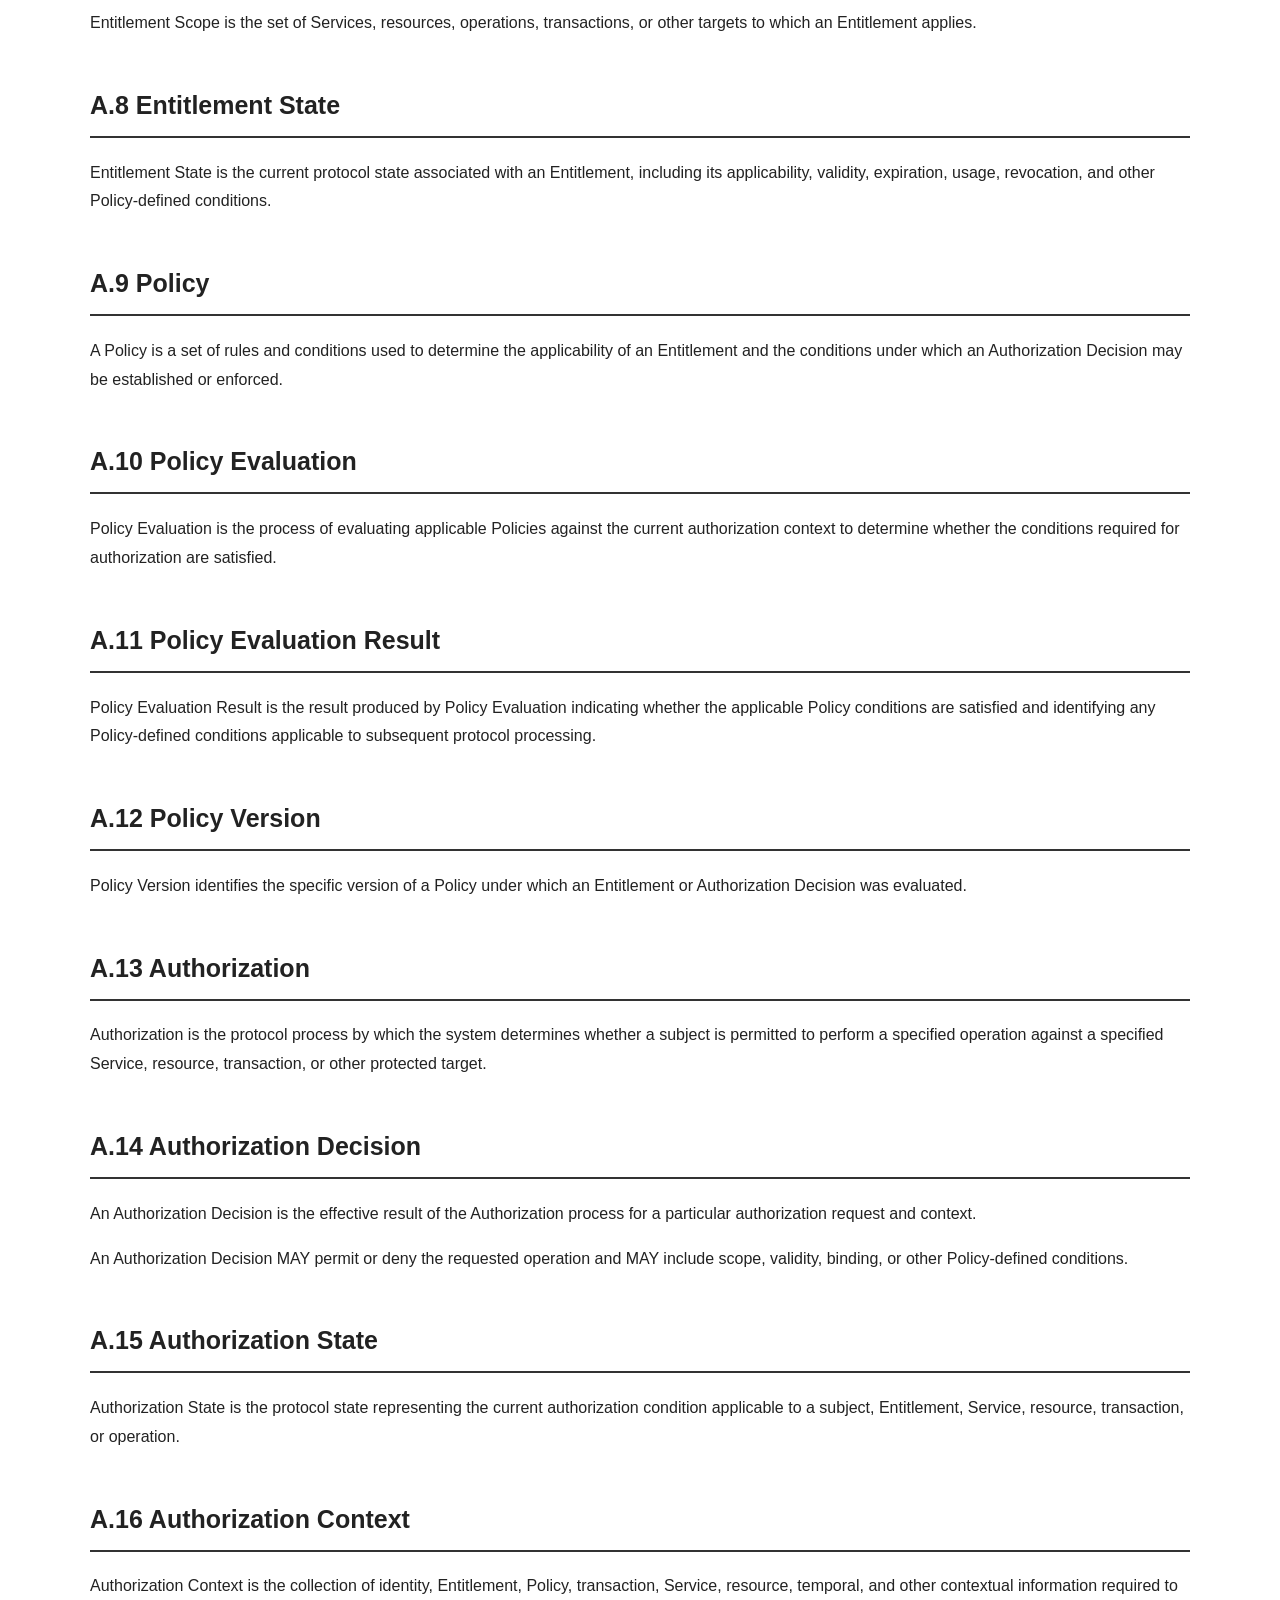
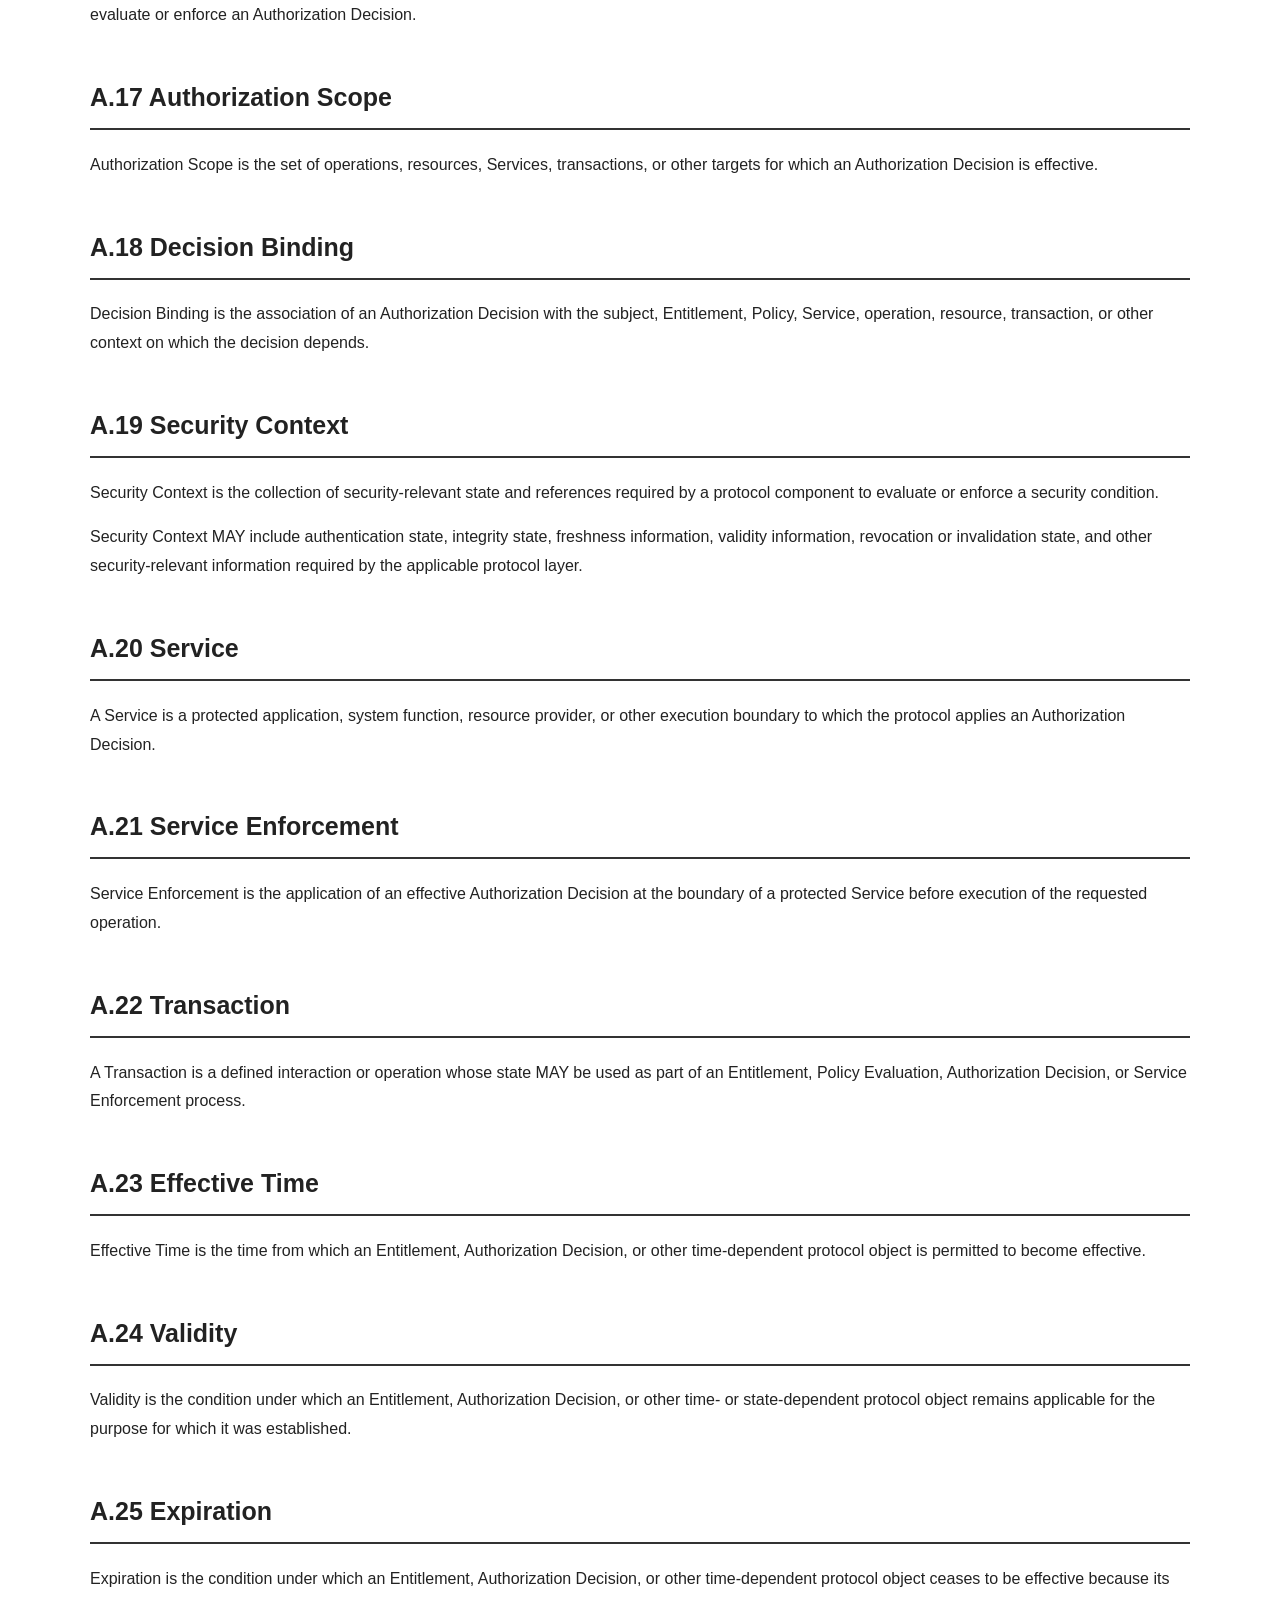
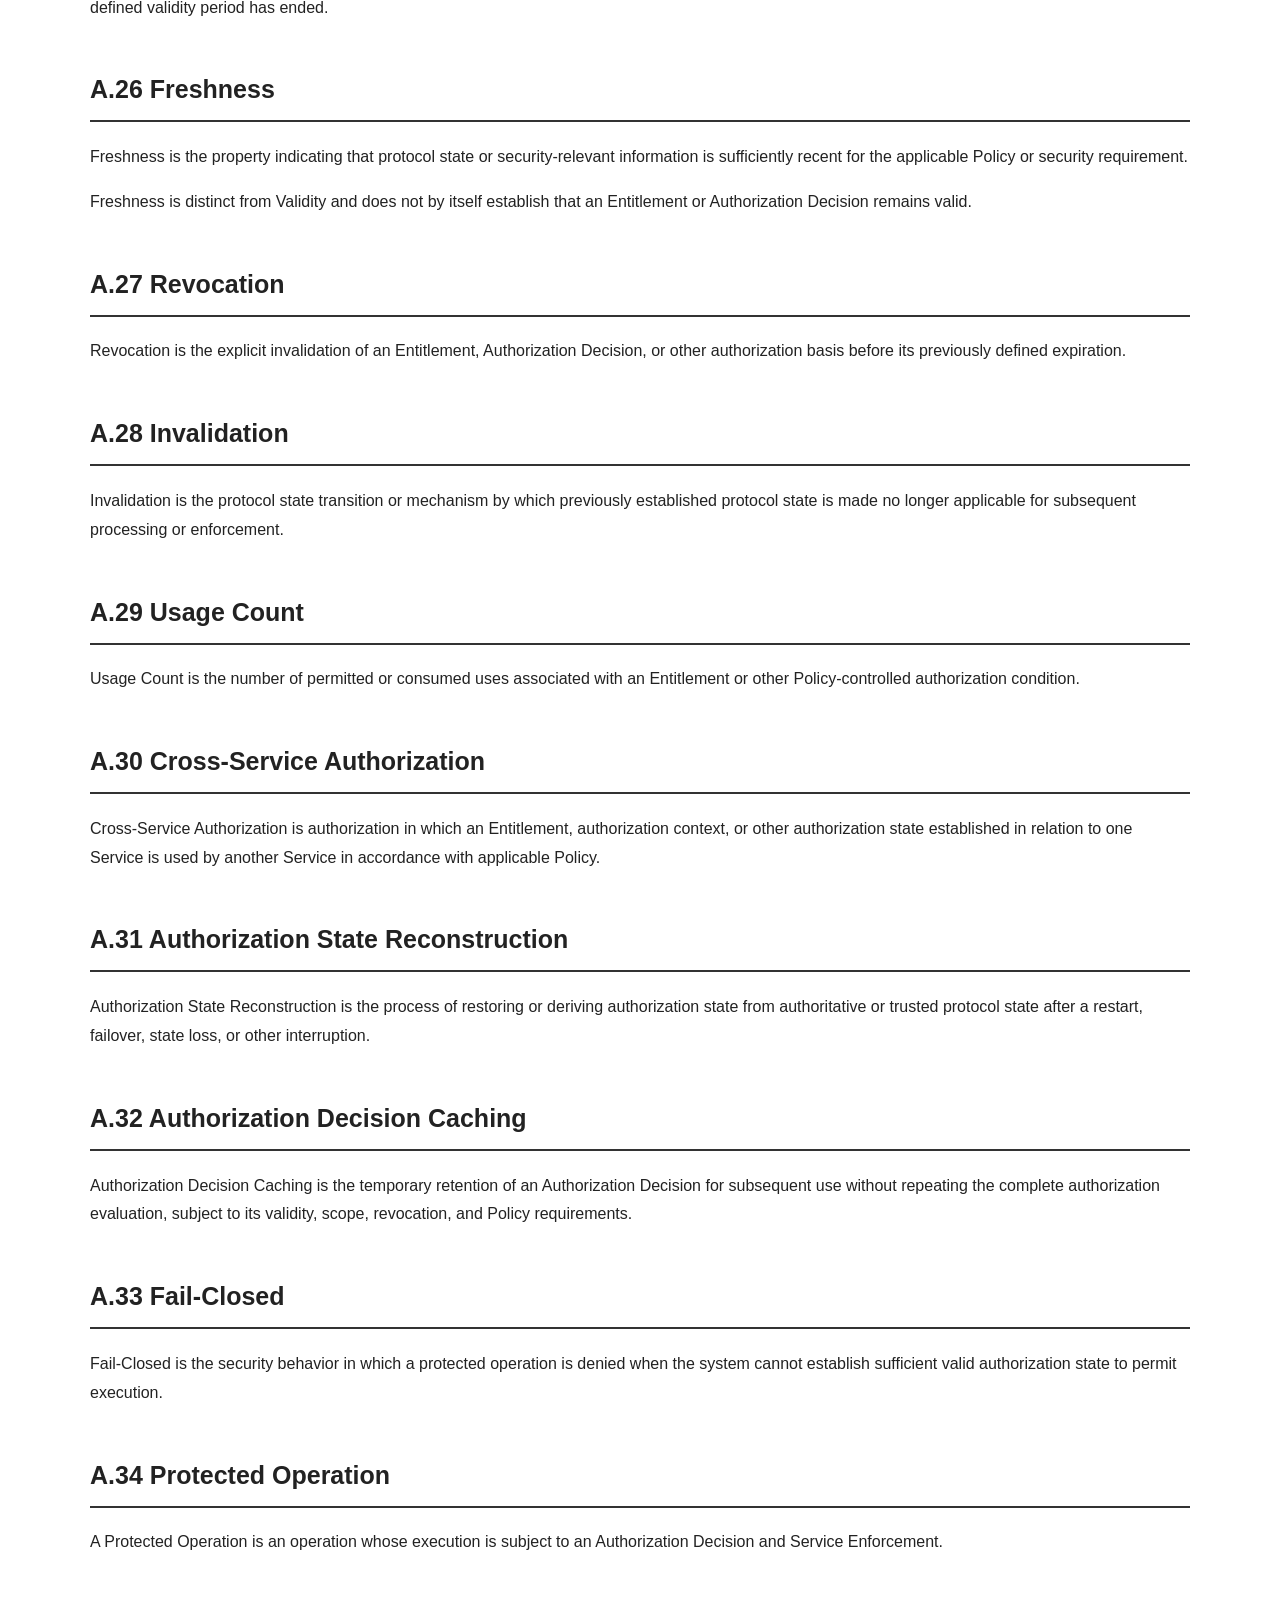
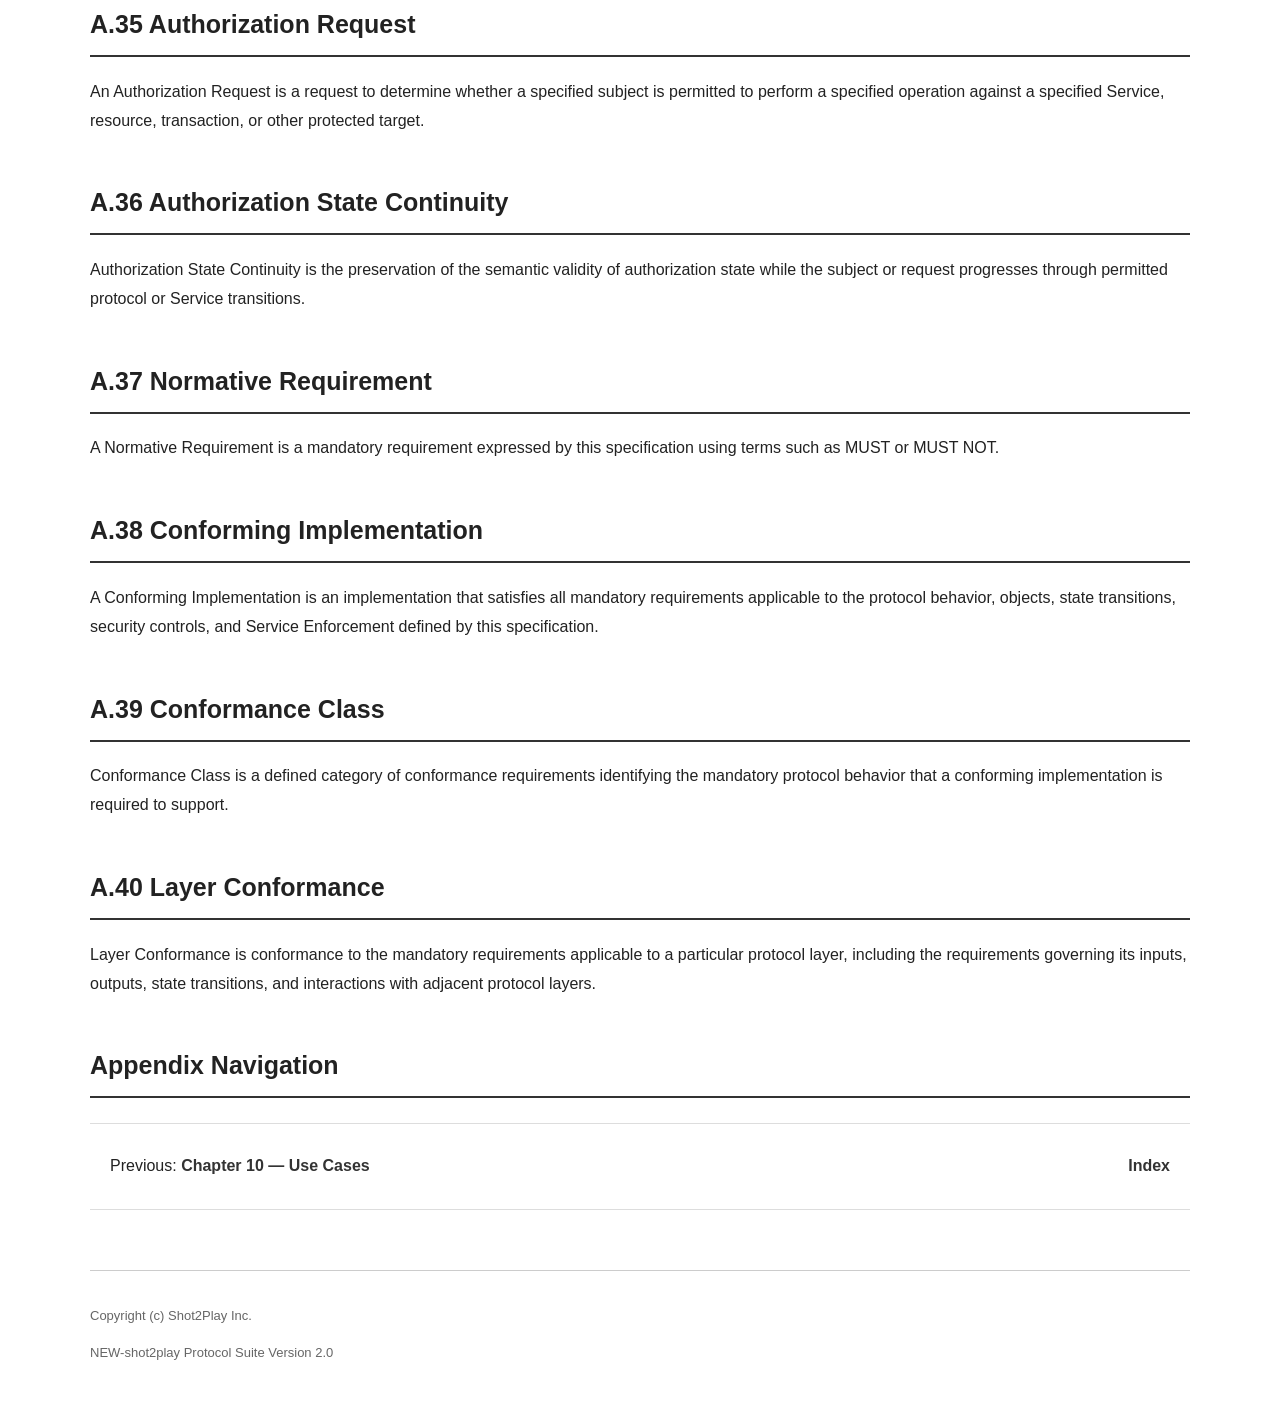
==== commit bde4b802: "Fix Appendix A previous chapter navigation" ====
--- a/docs/appendix_a_glossary.html
+++ b/docs/appendix_a_glossary.html
@@ -710,7 +710,10 @@
 <div class="chapter-nav">
 
 <p>
-Previous: Chapter 10 — Use Cases
+Previous:
+<a href="chapter10_use_cases.html">
+Chapter 10 — Use Cases
+</a>
 </p>
 
 <p>
